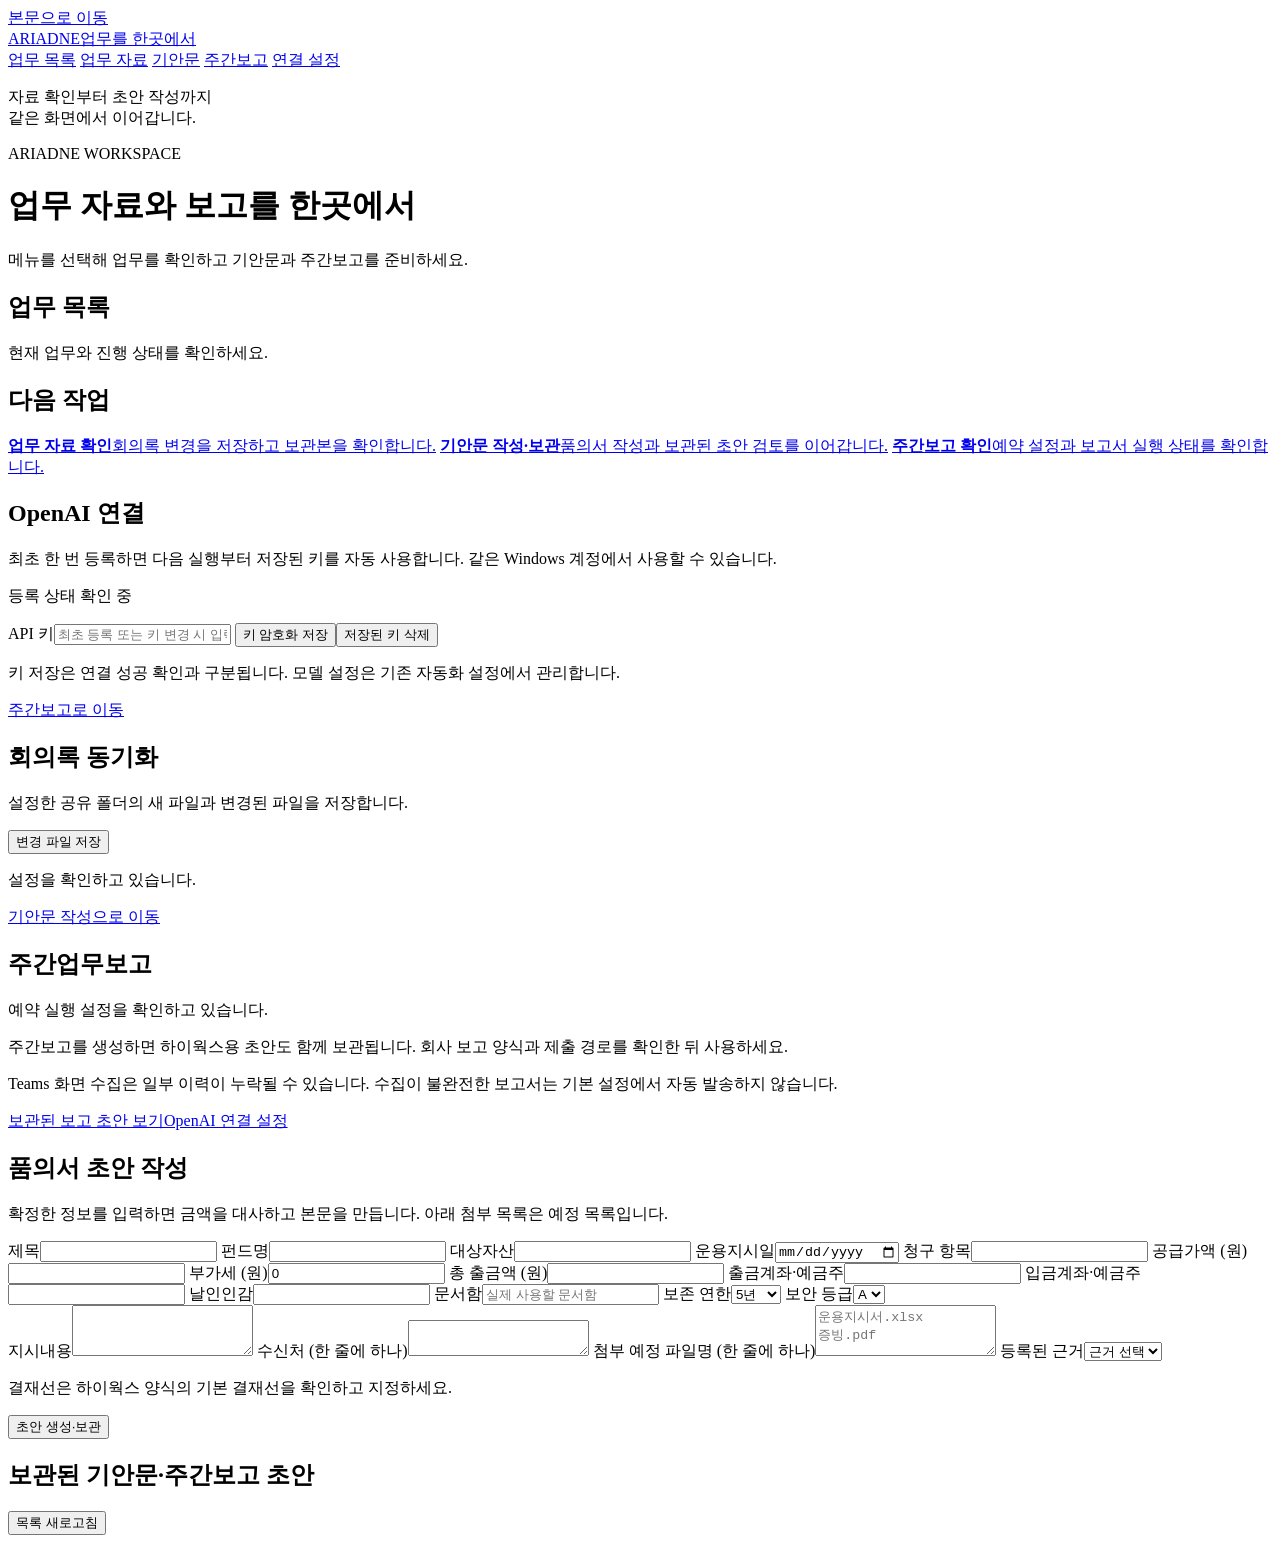
==== ariadne/web/index.html @ f7432e7a "feat: 기존 업무 기능을 단일 사이트 메뉴로 통합" ====
<!doctype html>
<html lang="ko">
<head><meta charset="utf-8"><meta name="viewport" content="width=device-width,initial-scale=1">
<title>ARIADNE</title><link rel="stylesheet" href="/automation.css"></head>
<body>
<a class="skip-link" href="#main-content">본문으로 이동</a>
<aside class="sidebar">
<a class="brand" href="#tasks">ARIADNE<span>업무를 한곳에서</span></a>
<nav aria-label="주요 메뉴">
<a href="#tasks" data-page-link="tasks" aria-controls="tasks">업무 목록</a>
<a href="#sources" data-page-link="sources" aria-controls="sources">업무 자료</a>
<a href="#drafts" data-page-link="drafts" aria-controls="drafts">기안문</a>
<a href="#weekly" data-page-link="weekly" aria-controls="weekly">주간보고</a>
<a href="#settings" data-page-link="settings" aria-controls="settings">연결 설정</a>
</nav>
<p class="sidebar-note">자료 확인부터 초안 작성까지<br>같은 화면에서 이어갑니다.</p>
</aside>
<main id="main-content" tabindex="-1">
<header class="app-header"><p>ARIADNE WORKSPACE</p><h1>업무 자료와 보고를 한곳에서</h1><p>메뉴를 선택해 업무를 확인하고 기안문과 주간보고를 준비하세요.</p></header>
<div id="tasks" class="page-panel" data-page-panel data-page-title="업무 목록">
<section><h2 tabindex="-1">업무 목록</h2><p>현재 업무와 진행 상태를 확인하세요.</p><div id="work"></div></section>
<section class="next-actions"><h2>다음 작업</h2>
<div class="action-grid">
<a href="#sources"><strong>업무 자료 확인</strong><span>회의록 변경을 저장하고 보관본을 확인합니다.</span></a>
<a href="#drafts"><strong>기안문 작성·보관</strong><span>품의서 작성과 보관된 초안 검토를 이어갑니다.</span></a>
<a href="#weekly"><strong>주간보고 확인</strong><span>예약 설정과 보고서 실행 상태를 확인합니다.</span></a>
</div></section></div>
<div id="settings" class="page-panel" data-page-panel data-page-title="연결 설정">
<section><h2 tabindex="-1">OpenAI 연결</h2><p>최초 한 번 등록하면 다음 실행부터 저장된 키를 자동 사용합니다. 같은 Windows 계정에서 사용할 수 있습니다.</p>
<p id="key-status" role="status" aria-live="polite">등록 상태 확인 중</p>
<form id="key-form"><label for="api-key">API 키</label><input id="api-key" type="password" autocomplete="off" maxlength="512" required placeholder="최초 등록 또는 키 변경 시 입력">
<button id="key-save" type="submit">키 암호화 저장</button><button id="key-remove" type="button">저장된 키 삭제</button></form>
<p>키 저장은 연결 성공 확인과 구분됩니다. 모델 설정은 기존 자동화 설정에서 관리합니다.</p>
<a class="button-link secondary" href="#weekly">주간보고로 이동</a></section></div>
<div id="sources" class="page-panel" data-page-panel data-page-title="업무 자료">
<section><h2 tabindex="-1">회의록 동기화</h2><p>설정한 공유 폴더의 새 파일과 변경된 파일을 저장합니다.</p>
<button id="sync">변경 파일 저장</button><p id="notice" role="status" aria-live="polite">설정을 확인하고 있습니다.</p><div id="versions"></div>
<a class="button-link secondary" href="#drafts">기안문 작성으로 이동</a></section></div>
<div id="weekly" class="page-panel" data-page-panel data-page-title="주간보고">
<section><h2 tabindex="-1">주간업무보고</h2><p id="schedule">예약 실행 설정을 확인하고 있습니다.</p>
<p>주간보고를 생성하면 하이웍스용 초안도 함께 보관됩니다. 회사 보고 양식과 제출 경로를 확인한 뒤 사용하세요.</p>
<p>Teams 화면 수집은 일부 이력이 누락될 수 있습니다. 수집이 불완전한 보고서는 기본 설정에서 자동 발송하지 않습니다.</p><div id="runs"></div>
<div class="page-actions"><a class="button-link" href="#drafts">보관된 보고 초안 보기</a><a class="button-link secondary" href="#settings">OpenAI 연결 설정</a></div></section></div>
<div id="drafts" class="page-panel" data-page-panel data-page-title="기안문">
<section><h2 tabindex="-1">품의서 초안 작성</h2><p>확정한 정보를 입력하면 금액을 대사하고 본문을 만듭니다. 아래 첨부 목록은 예정 목록입니다.</p>
<form id="draft-form"><div class="fields">
<label>제목<input name="title" required maxlength="300"></label>
<label>펀드명<input name="fund" required maxlength="300"></label>
<label>대상자산<input name="asset" required maxlength="300"></label>
<label>운용지시일<input name="instructionDate" type="date" required></label>
<label>청구 항목<input name="lineLabel" required maxlength="300"></label>
<label>공급가액 (원)<input name="supply" inputmode="numeric" pattern="[0-9]+" required></label>
<label>부가세 (원)<input name="vat" inputmode="numeric" pattern="[0-9]+" value="0" required></label>
<label>총 출금액 (원)<input name="declaredTotal" inputmode="numeric" pattern="[0-9]+" required></label>
<label>출금계좌·예금주<input name="withdrawalAccount" required maxlength="300"></label>
<label>입금계좌·예금주<input name="depositAccount" required maxlength="300"></label>
<label>날인인감<input name="stamp" required maxlength="300"></label>
<label>문서함<input name="documentBox" required maxlength="300" placeholder="실제 사용할 문서함"></label>
<label>보존 연한<select name="retentionYears"><option value="1">1년</option><option value="3">3년</option><option value="5" selected>5년</option><option value="10">10년</option><option value="0">영구</option></select></label>
<label>보안 등급<select name="securityLevel"><option>S</option><option selected>A</option><option>B</option><option>C</option></select></label>
</div>
<label>지시내용<textarea name="description" required rows="3" maxlength="8000"></textarea></label>
<label>수신처 (한 줄에 하나)<textarea name="recipients" required rows="2"></textarea></label>
<label>첨부 예정 파일명 (한 줄에 하나)<textarea name="attachments" rows="3" placeholder="운용지시서.xlsx&#10;증빙.pdf"></textarea></label>
<label for="draft-evidence">등록된 근거</label><select id="draft-evidence" name="evidence" required><option value="">근거 선택</option></select>
<p>결재선은 하이웍스 양식의 기본 결재선을 확인하고 지정하세요.</p>
<button id="draft-save" type="submit">초안 생성·보관</button></form><p id="draft-status" role="status" aria-live="polite"></p></section>
<section><h2>보관된 기안문·주간보고 초안</h2><button id="draft-refresh">목록 새로고침</button><div id="draft-list"></div>
<article id="draft-preview" hidden><h3 id="draft-title"></h3><p id="draft-warnings"></p><div id="draft-body" class="draft-body"></div>
<label>하이웍스에 붙여넣을 본문<textarea id="draft-text" rows="12" readonly></textarea></label>
<button id="copy-title">제목 복사</button><button id="copy-body">본문 복사</button><a id="draft-download" download="hiworks-draft.html">HTML 내려받기</a><p id="copy-status" role="status"></p>
<p>복사한 제목과 본문을 하이웍스에 입력한 뒤 결재선·보안·첨부를 확인하세요. 이 화면에서는 상신하지 않습니다.</p></article></section></div>
</main><script src="/navigation.js"></script><script src="/automation.js"></script><script src="/hiworks.js"></script></body></html>
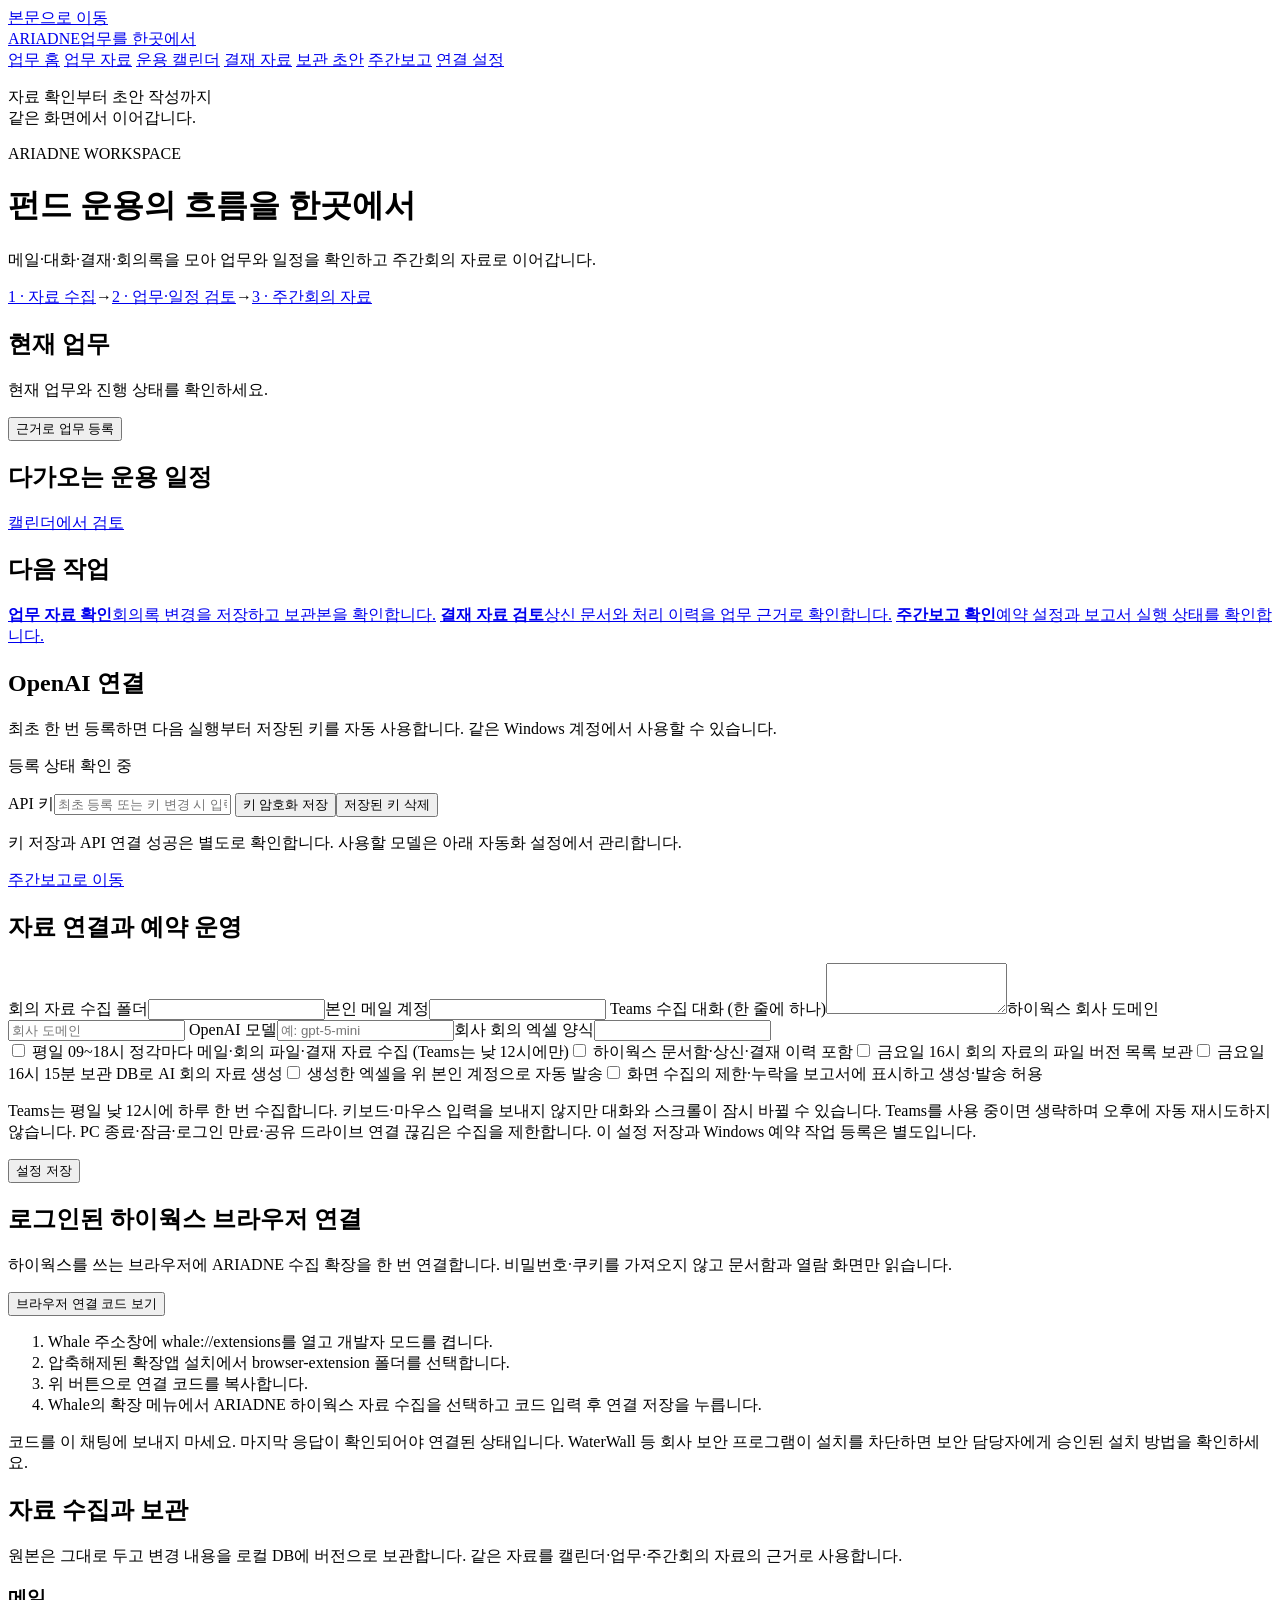
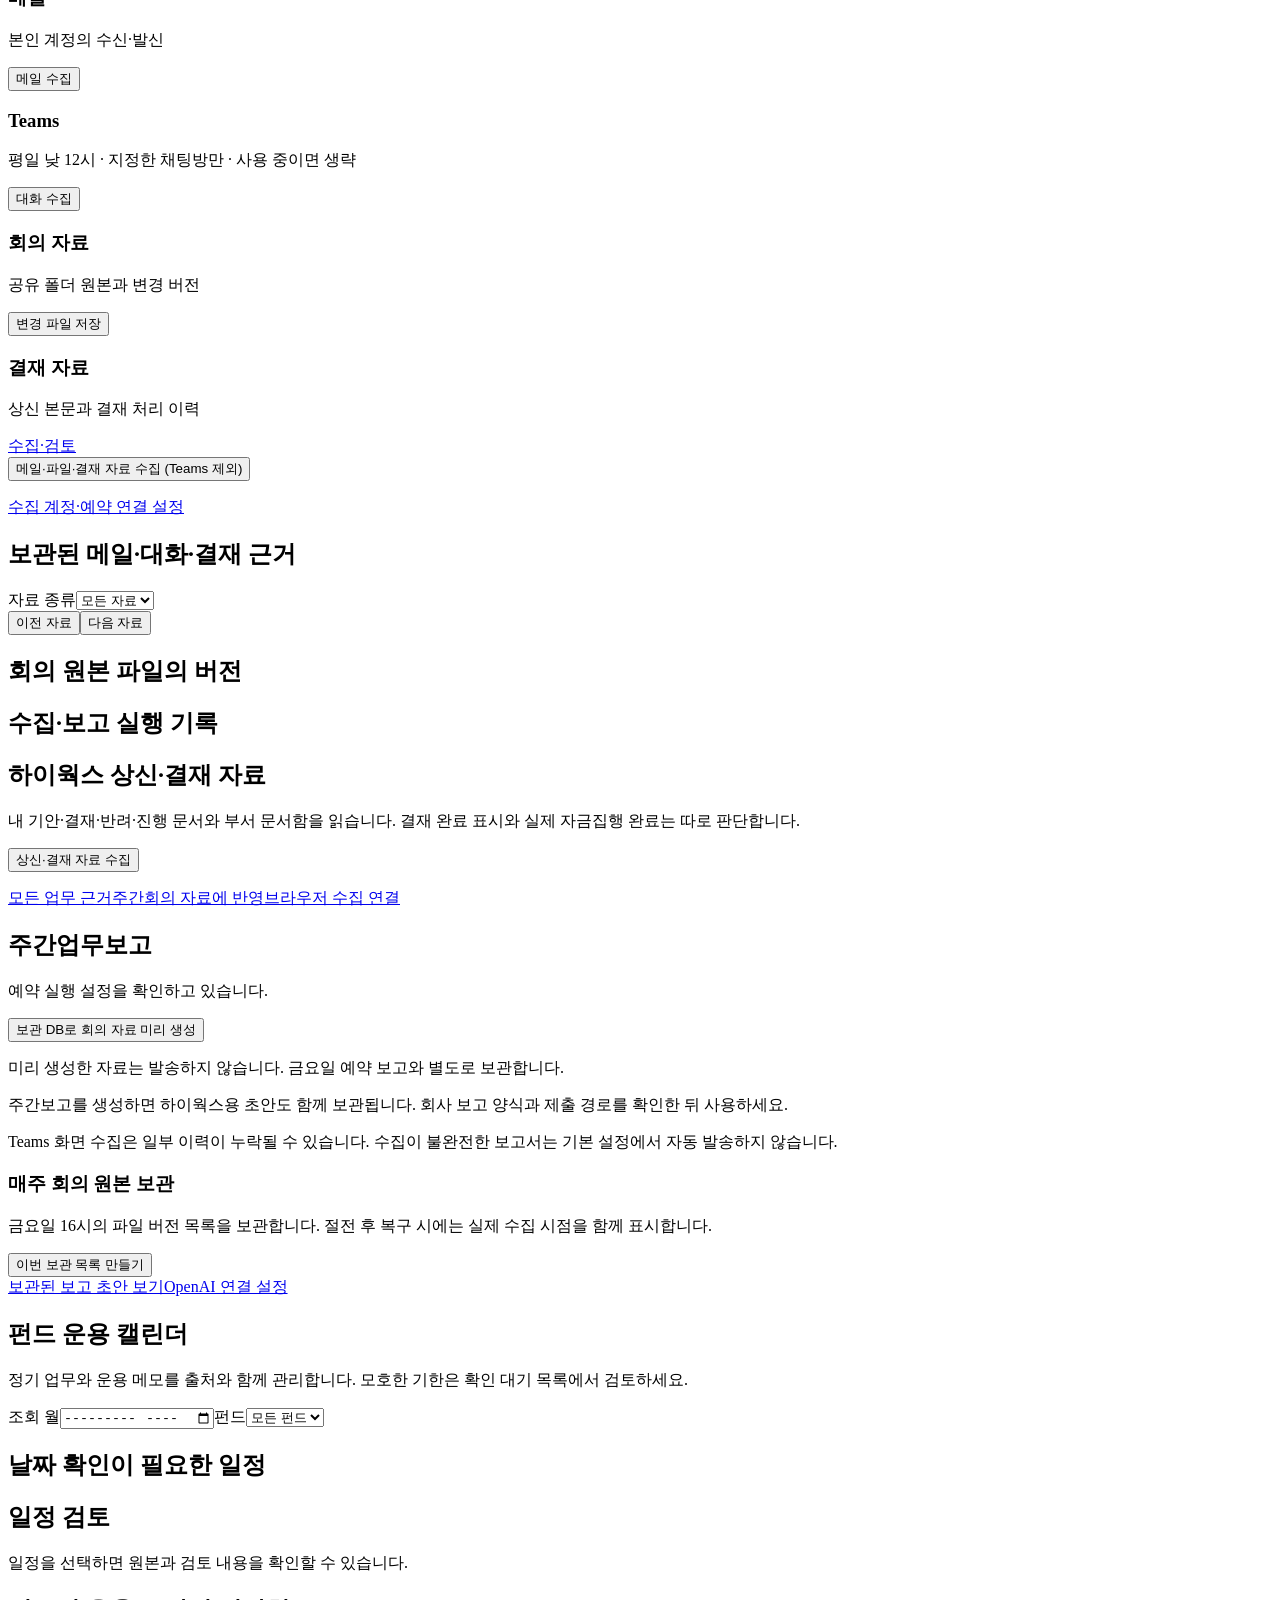
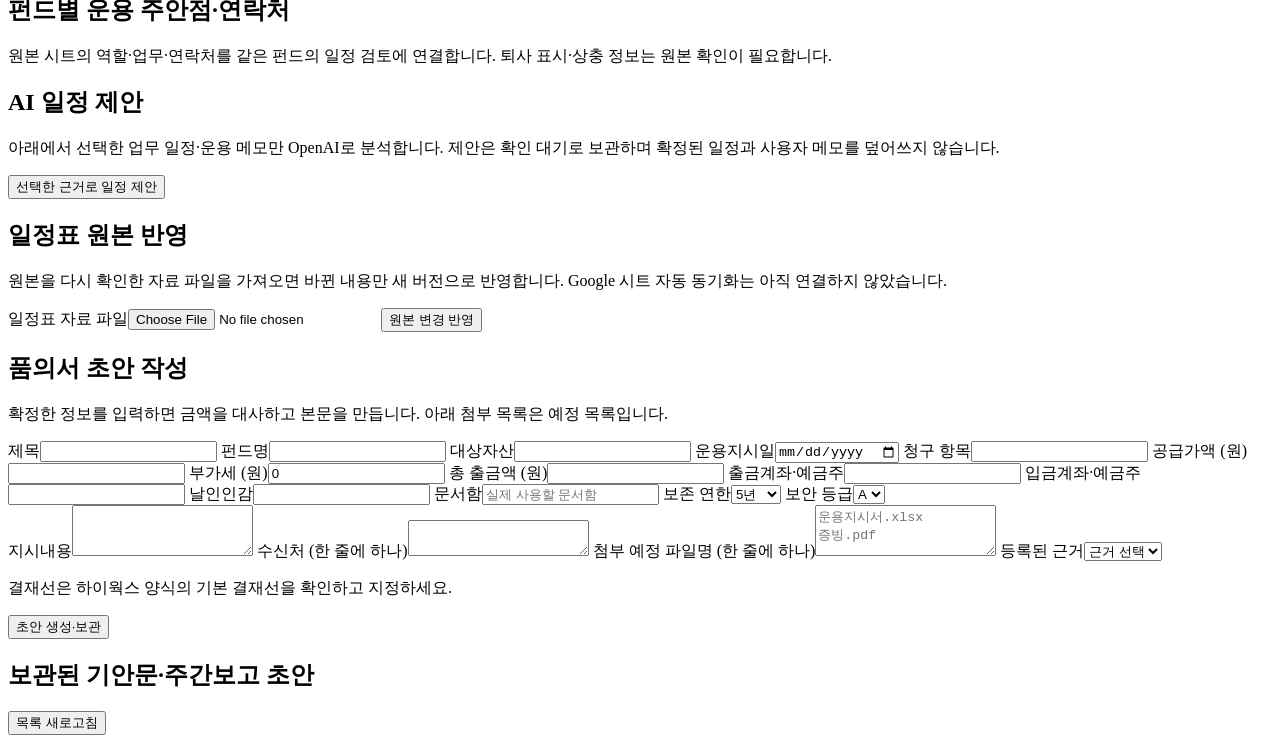
==== commit b6756341: "feat: integrate source archives, fund calendar and weekday report automation" ====
--- a/ariadne/web/index.html
+++ b/ariadne/web/index.html
@@ -7,22 +7,25 @@
 <aside class="sidebar">
 <a class="brand" href="#tasks">ARIADNE<span>업무를 한곳에서</span></a>
 <nav aria-label="주요 메뉴">
-<a href="#tasks" data-page-link="tasks" aria-controls="tasks">업무 목록</a>
+<a href="#tasks" data-page-link="tasks" aria-controls="tasks">업무 홈</a>
 <a href="#sources" data-page-link="sources" aria-controls="sources">업무 자료</a>
-<a href="#drafts" data-page-link="drafts" aria-controls="drafts">기안문</a>
+<a href="#calendar" data-page-link="calendar" aria-controls="calendar">운용 캘린더</a>
+<a href="#approvals" data-page-link="approvals" aria-controls="approvals">결재 자료</a>
+<a href="#drafts" data-page-link="drafts" aria-controls="drafts">보관 초안</a>
 <a href="#weekly" data-page-link="weekly" aria-controls="weekly">주간보고</a>
 <a href="#settings" data-page-link="settings" aria-controls="settings">연결 설정</a>
 </nav>
 <p class="sidebar-note">자료 확인부터 초안 작성까지<br>같은 화면에서 이어갑니다.</p>
 </aside>
 <main id="main-content" tabindex="-1">
-<header class="app-header"><p>ARIADNE WORKSPACE</p><h1>업무 자료와 보고를 한곳에서</h1><p>메뉴를 선택해 업무를 확인하고 기안문과 주간보고를 준비하세요.</p></header>
-<div id="tasks" class="page-panel" data-page-panel data-page-title="업무 목록">
-<section><h2 tabindex="-1">업무 목록</h2><p>현재 업무와 진행 상태를 확인하세요.</p><div id="work"></div></section>
-<section class="next-actions"><h2>다음 작업</h2>
+<header class="app-header"><p>ARIADNE WORKSPACE</p><h1>펀드 운용의 흐름을 한곳에서</h1><p>메일·대화·결재·회의록을 모아 업무와 일정을 확인하고 주간회의 자료로 이어갑니다.</p></header>
+<div id="tasks" class="page-panel" data-page-panel data-page-title="업무 홈">
+<div class="flow-line"><a href="#sources">1 · 자료 수집</a><span>→</span><a href="#calendar">2 · 업무·일정 검토</a><span>→</span><a href="#weekly">3 · 주간회의 자료</a></div><div id="home-summary" class="metric-grid"></div>
+<section><h2 tabindex="-1">현재 업무</h2><p>현재 업무와 진행 상태를 확인하세요.</p><div id="work"></div><div id="work-detail" hidden></div><button id="new-work-toggle" class="secondary">근거로 업무 등록</button><form id="work-form" hidden><div class="fields"><label>업무 제목<input name="title" maxlength="500" required></label><label>펀드<select name="fundId" id="work-fund"><option value="">펀드 지정 전</option></select></label><label>완료 확인 조건<input name="condition" required placeholder="예: 최종 날인본 수취 및 대사"></label><label>등록 근거<select name="evidenceId" id="work-evidence" required></select></label></div><button>업무 등록</button><p id="work-status" role="status"></p></form></section>
+<section><h2>다가오는 운용 일정</h2><div id="home-upcoming"></div><a href="#calendar" class="button-link secondary">캘린더에서 검토</a></section><section class="next-actions"><h2>다음 작업</h2>
 <div class="action-grid">
 <a href="#sources"><strong>업무 자료 확인</strong><span>회의록 변경을 저장하고 보관본을 확인합니다.</span></a>
-<a href="#drafts"><strong>기안문 작성·보관</strong><span>품의서 작성과 보관된 초안 검토를 이어갑니다.</span></a>
+<a href="#approvals"><strong>결재 자료 검토</strong><span>상신 문서와 처리 이력을 업무 근거로 확인합니다.</span></a>
 <a href="#weekly"><strong>주간보고 확인</strong><span>예약 설정과 보고서 실행 상태를 확인합니다.</span></a>
 </div></section></div>
 <div id="settings" class="page-panel" data-page-panel data-page-title="연결 설정">
@@ -30,17 +33,31 @@
 <p id="key-status" role="status" aria-live="polite">등록 상태 확인 중</p>
 <form id="key-form"><label for="api-key">API 키</label><input id="api-key" type="password" autocomplete="off" maxlength="512" required placeholder="최초 등록 또는 키 변경 시 입력">
 <button id="key-save" type="submit">키 암호화 저장</button><button id="key-remove" type="button">저장된 키 삭제</button></form>
-<p>키 저장은 연결 성공 확인과 구분됩니다. 모델 설정은 기존 자동화 설정에서 관리합니다.</p>
-<a class="button-link secondary" href="#weekly">주간보고로 이동</a></section></div>
+<p>키 저장과 API 연결 성공은 별도로 확인합니다. 사용할 모델은 아래 자동화 설정에서 관리합니다.</p>
+<a class="button-link secondary" href="#weekly">주간보고로 이동</a></section>
+<section><h2>자료 연결과 예약 운영</h2><form id="connection-form"><div class="fields">
+<label>회의 자료 수집 폴더<input name="folder" maxlength="2000"></label><label>본인 메일 계정<input name="mailbox" type="email"></label>
+<label>Teams 수집 대화 (한 줄에 하나)<textarea name="teams_chats" rows="3"></textarea></label><label>하이웍스 회사 도메인<input name="hiworks_company" placeholder="회사 도메인"></label>
+<label>OpenAI 모델<input name="model" placeholder="예: gpt-5-mini"></label><label>회사 회의 엑셀 양식<input name="report_template" maxlength="2000"></label></div>
+<div class="check-list"><label><input type="checkbox" name="collection_enabled"> 평일 09~18시 정각마다 메일·회의 파일·결재 자료 수집 (Teams는 낮 12시에만)</label><label><input type="checkbox" name="hiworks_enabled"> 하이웍스 문서함·상신·결재 이력 포함</label><label><input type="checkbox" name="weekly_archive_enabled"> 금요일 16시 회의 자료의 파일 버전 목록 보관</label><label><input type="checkbox" name="enabled"> 금요일 16시 15분 보관 DB로 AI 회의 자료 생성</label><label><input type="checkbox" name="auto_send"> 생성한 엑셀을 위 본인 계정으로 자동 발송</label><label><input type="checkbox" name="allow_partial_report"> 화면 수집의 제한·누락을 보고서에 표시하고 생성·발송 허용</label></div>
+<p>Teams는 평일 낮 12시에 하루 한 번 수집합니다. 키보드·마우스 입력을 보내지 않지만 대화와 스크롤이 잠시 바뀔 수 있습니다. Teams를 사용 중이면 생략하며 오후에 자동 재시도하지 않습니다. PC 종료·잠금·로그인 만료·공유 드라이브 연결 끊김은 수집을 제한합니다. 이 설정 저장과 Windows 예약 작업 등록은 별도입니다.</p><button>설정 저장</button><p id="connection-status" role="status"></p></form>
+</section><section><h2>로그인된 하이웍스 브라우저 연결</h2><p>하이웍스를 쓰는 브라우저에 ARIADNE 수집 확장을 한 번 연결합니다. 비밀번호·쿠키를 가져오지 않고 문서함과 열람 화면만 읽습니다.</p><p id="browser-status"></p><button id="browser-pair" class="secondary">브라우저 연결 코드 보기</button><label id="browser-code-label" hidden>확장 설정에 입력할 연결 코드<input id="browser-code" type="password" readonly><button id="browser-code-copy" type="button" class="secondary">연결 코드 복사</button></label><ol><li>Whale 주소창에 whale://extensions를 열고 개발자 모드를 켭니다.</li><li>압축해제된 확장앱 설치에서 browser-extension 폴더를 선택합니다.</li><li>위 버튼으로 연결 코드를 복사합니다.</li><li>Whale의 확장 메뉴에서 ARIADNE 하이웍스 자료 수집을 선택하고 코드 입력 후 연결 저장을 누릅니다.</li></ol><p>코드를 이 채팅에 보내지 마세요. 마지막 응답이 확인되어야 연결된 상태입니다. WaterWall 등 회사 보안 프로그램이 설치를 차단하면 보안 담당자에게 승인된 설치 방법을 확인하세요.</p></section></div>
 <div id="sources" class="page-panel" data-page-panel data-page-title="업무 자료">
-<section><h2 tabindex="-1">회의록 동기화</h2><p>설정한 공유 폴더의 새 파일과 변경된 파일을 저장합니다.</p>
-<button id="sync">변경 파일 저장</button><p id="notice" role="status" aria-live="polite">설정을 확인하고 있습니다.</p><div id="versions"></div>
-<a class="button-link secondary" href="#drafts">기안문 작성으로 이동</a></section></div>
+<section><h2 tabindex="-1">자료 수집과 보관</h2><p>원본은 그대로 두고 변경 내용을 로컬 DB에 버전으로 보관합니다. 같은 자료를 캘린더·업무·주간회의 자료의 근거로 사용합니다.</p>
+<div class="collector-grid"><article><h3>메일</h3><p>본인 계정의 수신·발신</p><button data-collect="mail">메일 수집</button></article><article><h3>Teams</h3><p>평일 낮 12시 · 지정한 채팅방만 · 사용 중이면 생략</p><button data-collect="teams">대화 수집</button></article><article><h3>회의 자료</h3><p>공유 폴더 원본과 변경 버전</p><button id="sync" data-collect="folder">변경 파일 저장</button></article><article><h3>결재 자료</h3><p>상신 본문과 결재 처리 이력</p><a href="#approvals" class="button-link secondary">수집·검토</a></article></div><button data-collect="collect">메일·파일·결재 자료 수집 (Teams 제외)</button><p id="notice" role="status" aria-live="polite"></p><a href="#settings">수집 계정·예약 연결 설정</a></section>
+<section><h2>보관된 메일·대화·결재 근거</h2><label>자료 종류<select id="message-filter"><option value="all">모든 자료</option><option value="outlook">메일</option><option value="teams">Teams</option><option value="hiworks">결재 자료</option></select></label><div id="messages"></div><div class="page-actions"><button id="message-prev" class="secondary">이전 자료</button><button id="message-next" class="secondary">다음 자료</button></div><article id="message-detail" hidden></article></section>
+<section><h2>회의 원본 파일의 버전</h2><div id="versions"></div></section><section><h2>수집·보고 실행 기록</h2><div id="jobs"></div></section></div>
+<div id="approvals" class="page-panel" data-page-panel data-page-title="결재 자료"><section><h2 tabindex="-1">하이웍스 상신·결재 자료</h2><p>내 기안·결재·반려·진행 문서와 부서 문서함을 읽습니다. 결재 완료 표시와 실제 자금집행 완료는 따로 판단합니다.</p><button data-collect="hiworks">상신·결재 자료 수집</button><p id="approval-status" role="status"></p><div id="approval-records"></div><article id="approval-detail" hidden></article><div class="page-actions"><a href="#sources">모든 업무 근거</a><a href="#weekly">주간회의 자료에 반영</a><a href="#settings">브라우저 수집 연결</a></div></section></div>
 <div id="weekly" class="page-panel" data-page-panel data-page-title="주간보고">
 <section><h2 tabindex="-1">주간업무보고</h2><p id="schedule">예약 실행 설정을 확인하고 있습니다.</p>
-<p>주간보고를 생성하면 하이웍스용 초안도 함께 보관됩니다. 회사 보고 양식과 제출 경로를 확인한 뒤 사용하세요.</p>
-<p>Teams 화면 수집은 일부 이력이 누락될 수 있습니다. 수집이 불완전한 보고서는 기본 설정에서 자동 발송하지 않습니다.</p><div id="runs"></div>
+<button data-collect="weekly">보관 DB로 회의 자료 미리 생성</button><p>미리 생성한 자료는 발송하지 않습니다. 금요일 예약 보고와 별도로 보관합니다.</p><p>주간보고를 생성하면 하이웍스용 초안도 함께 보관됩니다. 회사 보고 양식과 제출 경로를 확인한 뒤 사용하세요.</p>
+<p>Teams 화면 수집은 일부 이력이 누락될 수 있습니다. 수집이 불완전한 보고서는 기본 설정에서 자동 발송하지 않습니다.</p><div id="runs"></div><h3>매주 회의 원본 보관</h3><p>금요일 16시의 파일 버전 목록을 보관합니다. 절전 후 복구 시에는 실제 수집 시점을 함께 표시합니다.</p><button data-collect="archive" class="secondary">이번 보관 목록 만들기</button><div id="archive-runs"></div>
 <div class="page-actions"><a class="button-link" href="#drafts">보관된 보고 초안 보기</a><a class="button-link secondary" href="#settings">OpenAI 연결 설정</a></div></section></div>
+<div id="calendar" class="page-panel" data-page-panel data-page-title="운용 캘린더"><section><h2 tabindex="-1">펀드 운용 캘린더</h2><p>정기 업무와 운용 메모를 출처와 함께 관리합니다. 모호한 기한은 확인 대기 목록에서 검토하세요.</p><div class="fields"><label>조회 월<input id="calendar-month" type="month"></label><label>펀드<select id="calendar-fund"><option value="">모든 펀드</option></select></label></div><p id="calendar-source"></p><div id="calendar-grid" class="calendar-grid"></div><p id="calendar-status" role="status"></p></section>
+<div class="calendar-columns"><section><h2>날짜 확인이 필요한 일정</h2><div id="calendar-pending"></div></section><section id="calendar-review-panel"><h2>일정 검토</h2><p id="calendar-selection">일정을 선택하면 원본과 검토 내용을 확인할 수 있습니다.</p><form id="calendar-review" hidden><label>일정 제목<input name="title" required maxlength="300"></label><label>확정 날짜<input name="date" type="date"></label><label>검토 상태<select name="status"><option value="confirmed">일정 확정</option><option value="completed">일정 확인 완료</option><option value="dismissed">이번 월에서 제외</option></select></label><label>검토 메모<textarea name="note" rows="3"></textarea></label><button>검토 내용 저장</button></form><div id="calendar-context"></div></section></div>
+<section><h2>펀드별 운용 주안점·연락처</h2><p>원본 시트의 역할·업무·연락처를 같은 펀드의 일정 검토에 연결합니다. 퇴사 표시·상충 정보는 원본 확인이 필요합니다.</p><div id="calendar-reference"></div></section>
+<section><h2>AI 일정 제안</h2><p>아래에서 선택한 업무 일정·운용 메모만 OpenAI로 분석합니다. 제안은 확인 대기로 보관하며 확정된 일정과 사용자 메모를 덮어쓰지 않습니다.</p><div id="calendar-ai-sources"></div><button id="calendar-ai">선택한 근거로 일정 제안</button><p id="calendar-ai-status" role="status"></p></section>
+<section><h2>일정표 원본 반영</h2><p>원본을 다시 확인한 자료 파일을 가져오면 바뀐 내용만 새 버전으로 반영합니다. Google 시트 자동 동기화는 아직 연결하지 않았습니다.</p><label>일정표 자료 파일<input id="calendar-import" type="file" accept=".json,application/json"></label><button id="calendar-import-save">원본 변경 반영</button></section></div>
 <div id="drafts" class="page-panel" data-page-panel data-page-title="기안문">
 <section><h2 tabindex="-1">품의서 초안 작성</h2><p>확정한 정보를 입력하면 금액을 대사하고 본문을 만듭니다. 아래 첨부 목록은 예정 목록입니다.</p>
 <form id="draft-form"><div class="fields">
@@ -70,4 +87,4 @@
 <label>하이웍스에 붙여넣을 본문<textarea id="draft-text" rows="12" readonly></textarea></label>
 <button id="copy-title">제목 복사</button><button id="copy-body">본문 복사</button><a id="draft-download" download="hiworks-draft.html">HTML 내려받기</a><p id="copy-status" role="status"></p>
 <p>복사한 제목과 본문을 하이웍스에 입력한 뒤 결재선·보안·첨부를 확인하세요. 이 화면에서는 상신하지 않습니다.</p></article></section></div>
-</main><script src="/navigation.js"></script><script src="/automation.js"></script><script src="/hiworks.js"></script></body></html>
+</main><script src="/navigation.js"></script><script src="/automation.js"></script><script src="/hiworks.js"></script><script src="/workspace.js"></script><script src="/calendar.js"></script></body></html>
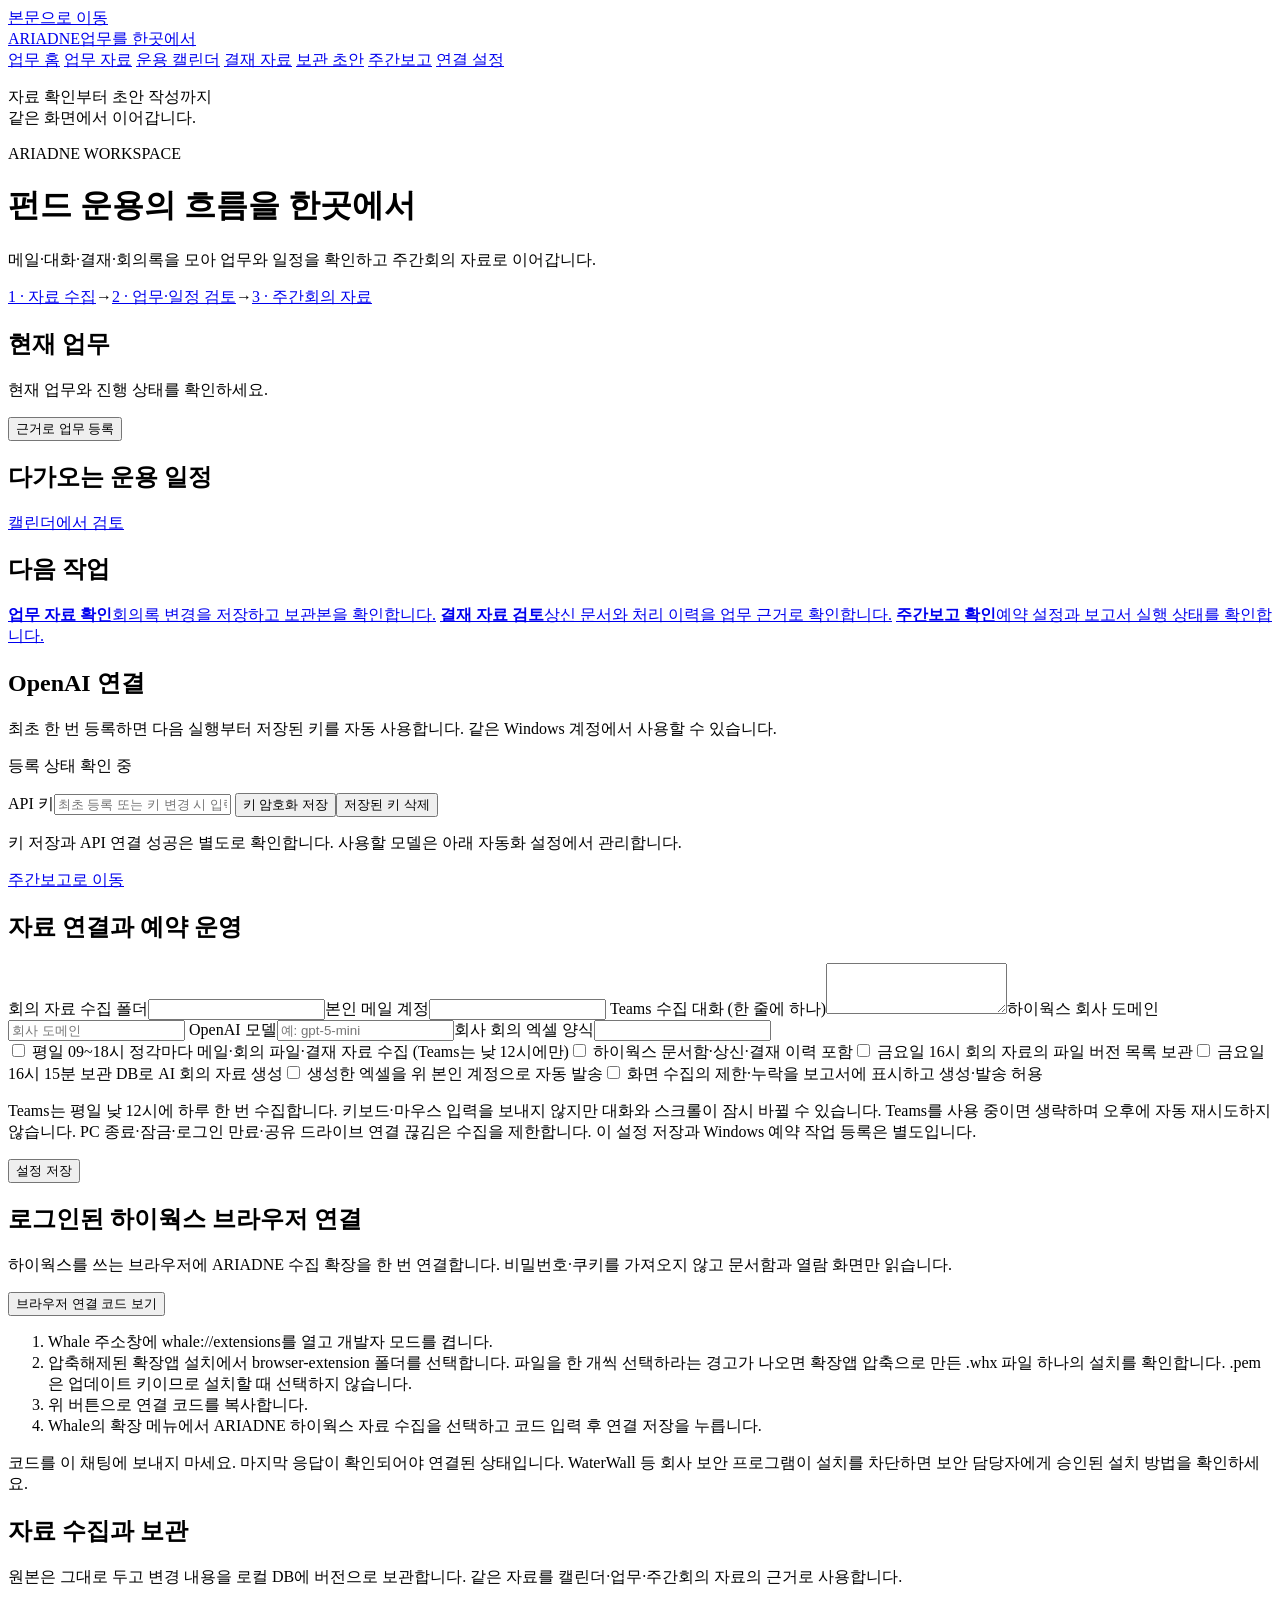
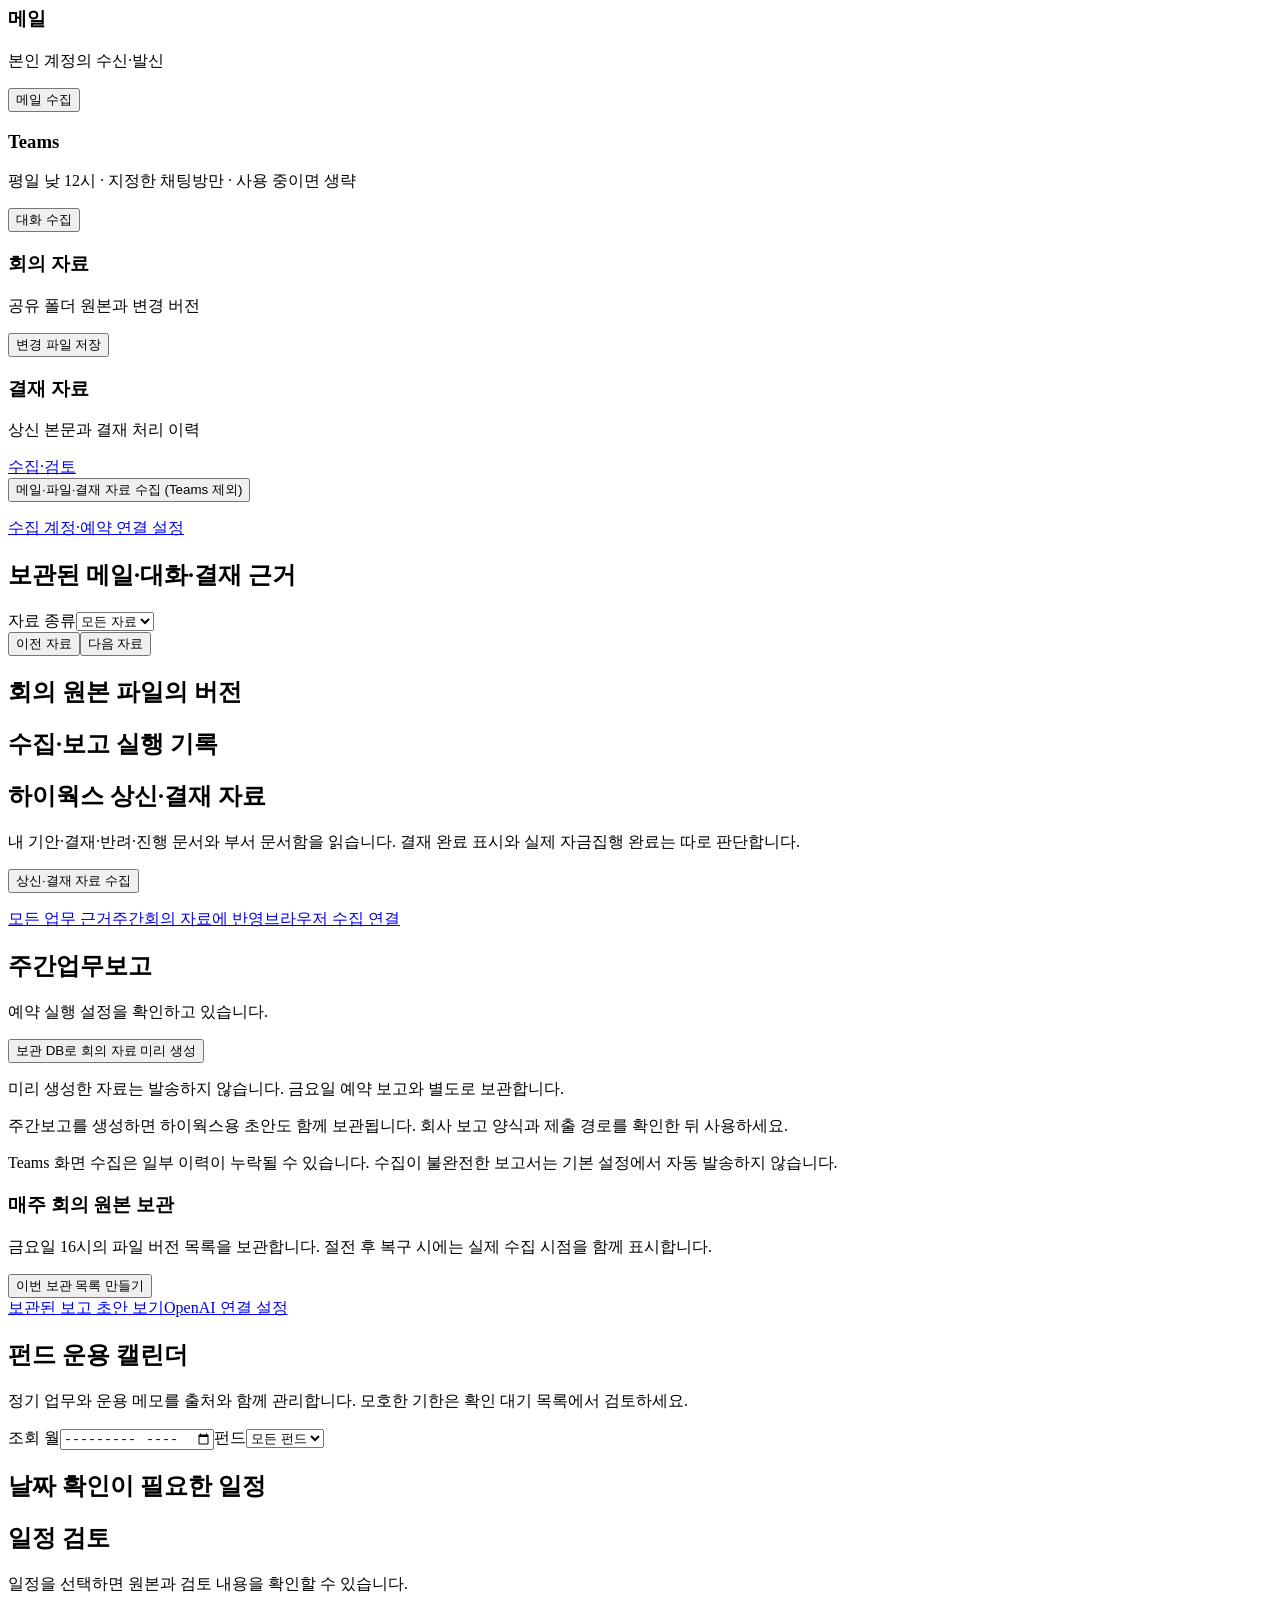
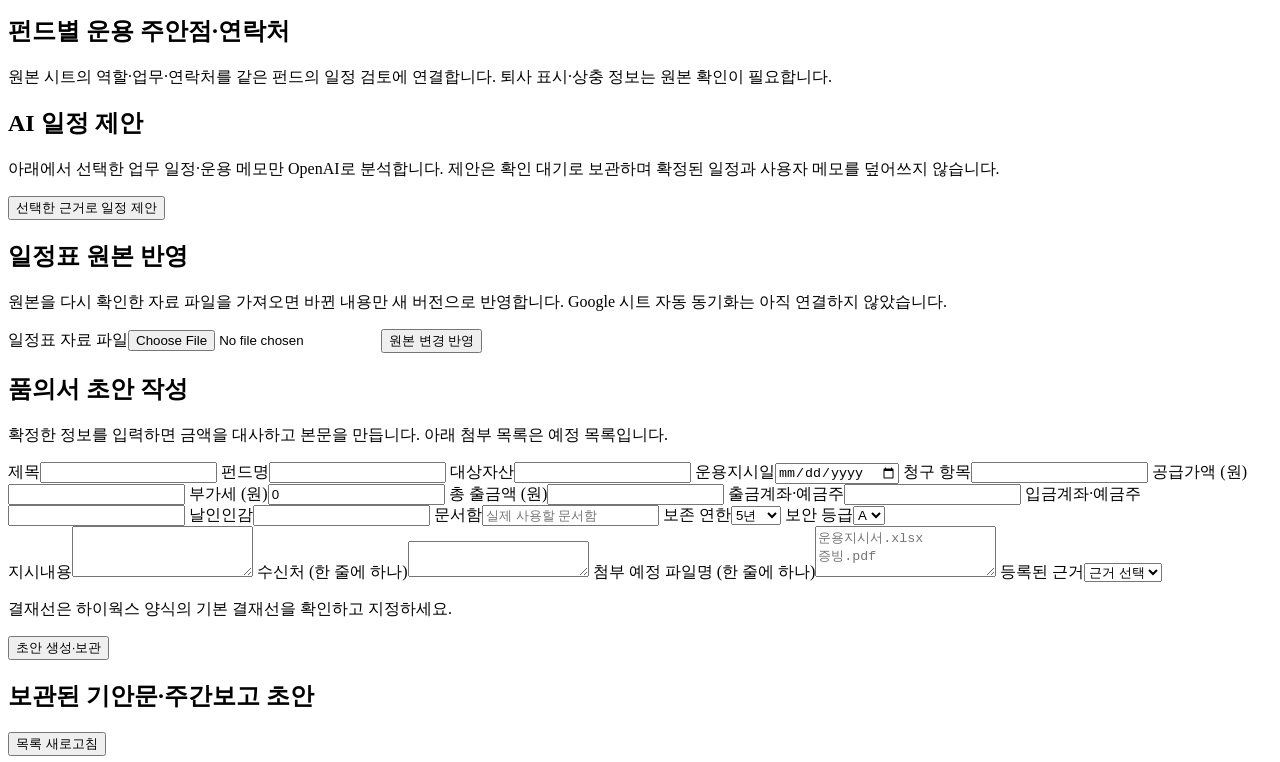
==== commit d3f42336: "fix: authenticate native Whale extension bridge and correct WHX setup" ====
--- a/ariadne/web/index.html
+++ b/ariadne/web/index.html
@@ -41,7 +41,7 @@
 <label>OpenAI 모델<input name="model" placeholder="예: gpt-5-mini"></label><label>회사 회의 엑셀 양식<input name="report_template" maxlength="2000"></label></div>
 <div class="check-list"><label><input type="checkbox" name="collection_enabled"> 평일 09~18시 정각마다 메일·회의 파일·결재 자료 수집 (Teams는 낮 12시에만)</label><label><input type="checkbox" name="hiworks_enabled"> 하이웍스 문서함·상신·결재 이력 포함</label><label><input type="checkbox" name="weekly_archive_enabled"> 금요일 16시 회의 자료의 파일 버전 목록 보관</label><label><input type="checkbox" name="enabled"> 금요일 16시 15분 보관 DB로 AI 회의 자료 생성</label><label><input type="checkbox" name="auto_send"> 생성한 엑셀을 위 본인 계정으로 자동 발송</label><label><input type="checkbox" name="allow_partial_report"> 화면 수집의 제한·누락을 보고서에 표시하고 생성·발송 허용</label></div>
 <p>Teams는 평일 낮 12시에 하루 한 번 수집합니다. 키보드·마우스 입력을 보내지 않지만 대화와 스크롤이 잠시 바뀔 수 있습니다. Teams를 사용 중이면 생략하며 오후에 자동 재시도하지 않습니다. PC 종료·잠금·로그인 만료·공유 드라이브 연결 끊김은 수집을 제한합니다. 이 설정 저장과 Windows 예약 작업 등록은 별도입니다.</p><button>설정 저장</button><p id="connection-status" role="status"></p></form>
-</section><section><h2>로그인된 하이웍스 브라우저 연결</h2><p>하이웍스를 쓰는 브라우저에 ARIADNE 수집 확장을 한 번 연결합니다. 비밀번호·쿠키를 가져오지 않고 문서함과 열람 화면만 읽습니다.</p><p id="browser-status"></p><button id="browser-pair" class="secondary">브라우저 연결 코드 보기</button><label id="browser-code-label" hidden>확장 설정에 입력할 연결 코드<input id="browser-code" type="password" readonly><button id="browser-code-copy" type="button" class="secondary">연결 코드 복사</button></label><ol><li>Whale 주소창에 whale://extensions를 열고 개발자 모드를 켭니다.</li><li>압축해제된 확장앱 설치에서 browser-extension 폴더를 선택합니다.</li><li>위 버튼으로 연결 코드를 복사합니다.</li><li>Whale의 확장 메뉴에서 ARIADNE 하이웍스 자료 수집을 선택하고 코드 입력 후 연결 저장을 누릅니다.</li></ol><p>코드를 이 채팅에 보내지 마세요. 마지막 응답이 확인되어야 연결된 상태입니다. WaterWall 등 회사 보안 프로그램이 설치를 차단하면 보안 담당자에게 승인된 설치 방법을 확인하세요.</p></section></div>
+</section><section><h2>로그인된 하이웍스 브라우저 연결</h2><p>하이웍스를 쓰는 브라우저에 ARIADNE 수집 확장을 한 번 연결합니다. 비밀번호·쿠키를 가져오지 않고 문서함과 열람 화면만 읽습니다.</p><p id="browser-status"></p><button id="browser-pair" class="secondary">브라우저 연결 코드 보기</button><label id="browser-code-label" hidden>확장 설정에 입력할 연결 코드<input id="browser-code" type="password" readonly><button id="browser-code-copy" type="button" class="secondary">연결 코드 복사</button></label><ol><li>Whale 주소창에 whale://extensions를 열고 개발자 모드를 켭니다.</li><li>압축해제된 확장앱 설치에서 browser-extension 폴더를 선택합니다. 파일을 한 개씩 선택하라는 경고가 나오면 확장앱 압축으로 만든 .whx 파일 하나의 설치를 확인합니다. .pem은 업데이트 키이므로 설치할 때 선택하지 않습니다.</li><li>위 버튼으로 연결 코드를 복사합니다.</li><li>Whale의 확장 메뉴에서 ARIADNE 하이웍스 자료 수집을 선택하고 코드 입력 후 연결 저장을 누릅니다.</li></ol><p>코드를 이 채팅에 보내지 마세요. 마지막 응답이 확인되어야 연결된 상태입니다. WaterWall 등 회사 보안 프로그램이 설치를 차단하면 보안 담당자에게 승인된 설치 방법을 확인하세요.</p></section></div>
 <div id="sources" class="page-panel" data-page-panel data-page-title="업무 자료">
 <section><h2 tabindex="-1">자료 수집과 보관</h2><p>원본은 그대로 두고 변경 내용을 로컬 DB에 버전으로 보관합니다. 같은 자료를 캘린더·업무·주간회의 자료의 근거로 사용합니다.</p>
 <div class="collector-grid"><article><h3>메일</h3><p>본인 계정의 수신·발신</p><button data-collect="mail">메일 수집</button></article><article><h3>Teams</h3><p>평일 낮 12시 · 지정한 채팅방만 · 사용 중이면 생략</p><button data-collect="teams">대화 수집</button></article><article><h3>회의 자료</h3><p>공유 폴더 원본과 변경 버전</p><button id="sync" data-collect="folder">변경 파일 저장</button></article><article><h3>결재 자료</h3><p>상신 본문과 결재 처리 이력</p><a href="#approvals" class="button-link secondary">수집·검토</a></article></div><button data-collect="collect">메일·파일·결재 자료 수집 (Teams 제외)</button><p id="notice" role="status" aria-live="polite"></p><a href="#settings">수집 계정·예약 연결 설정</a></section>
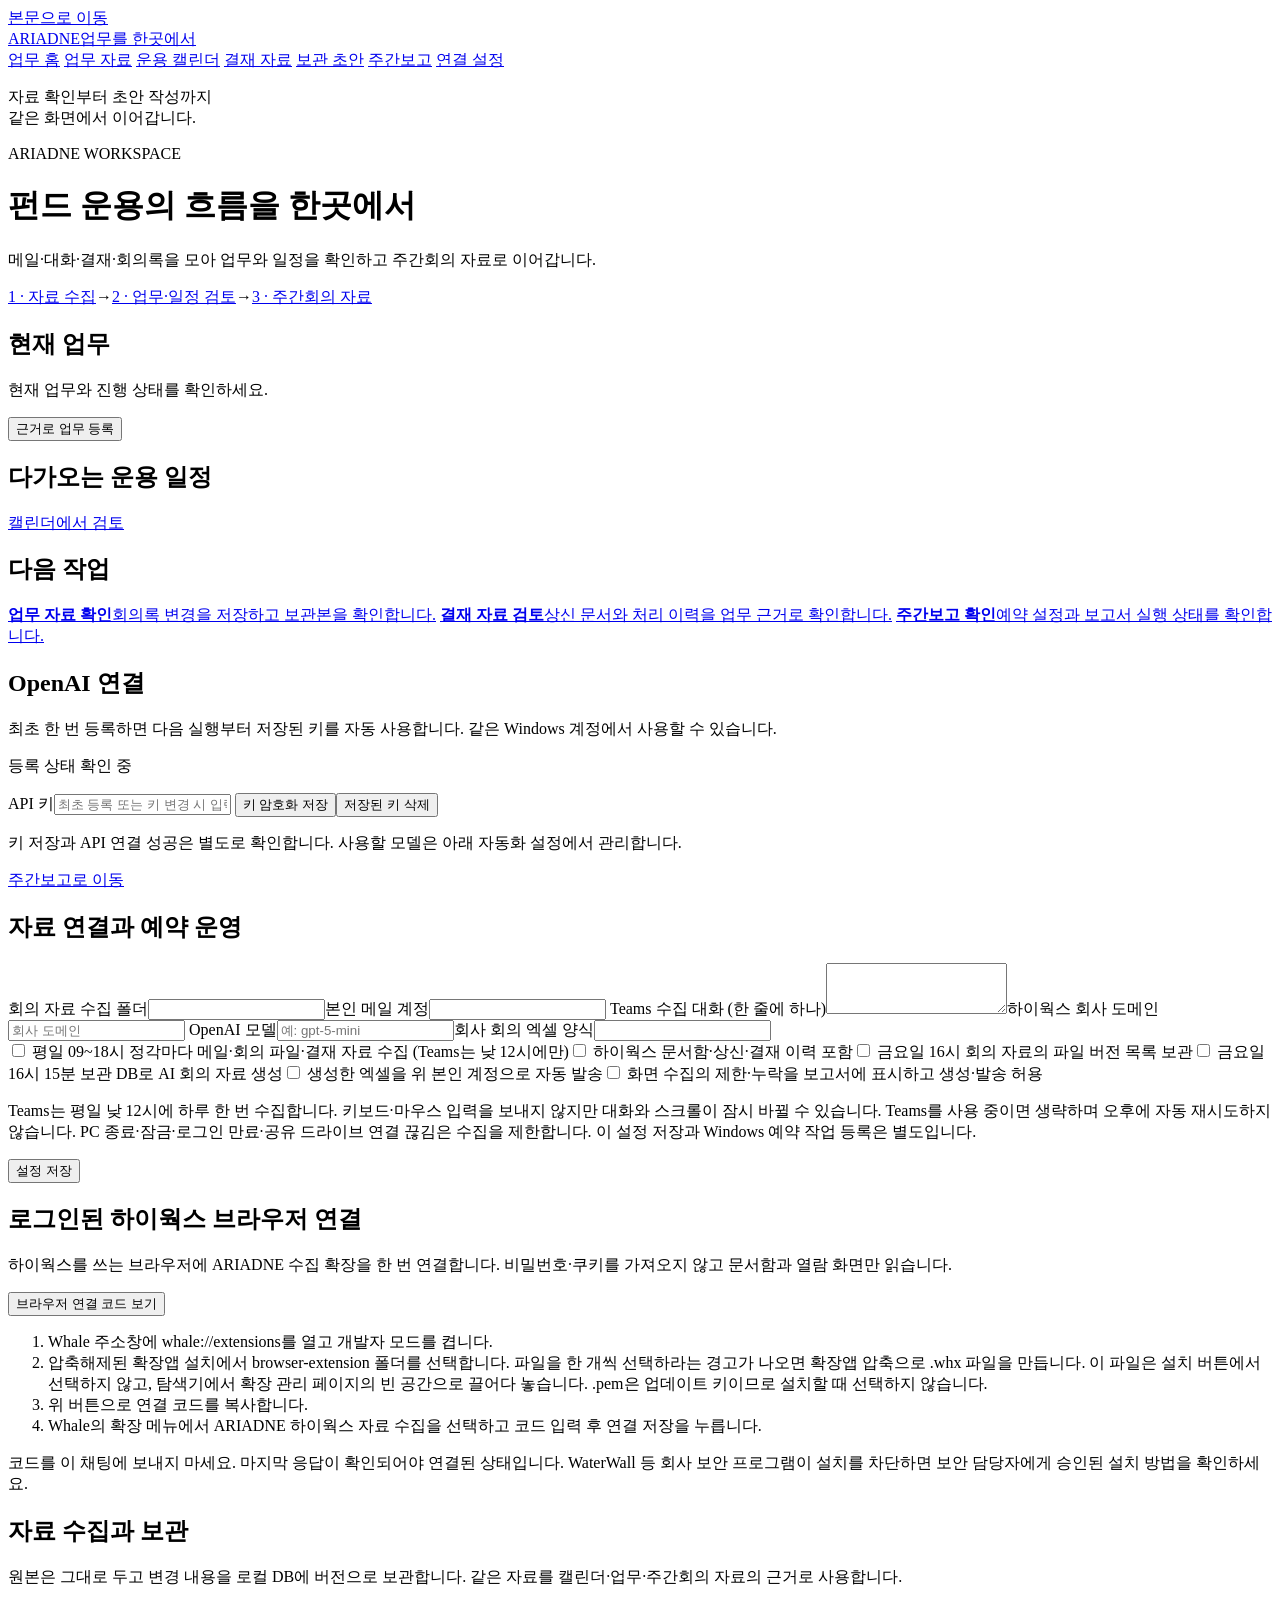
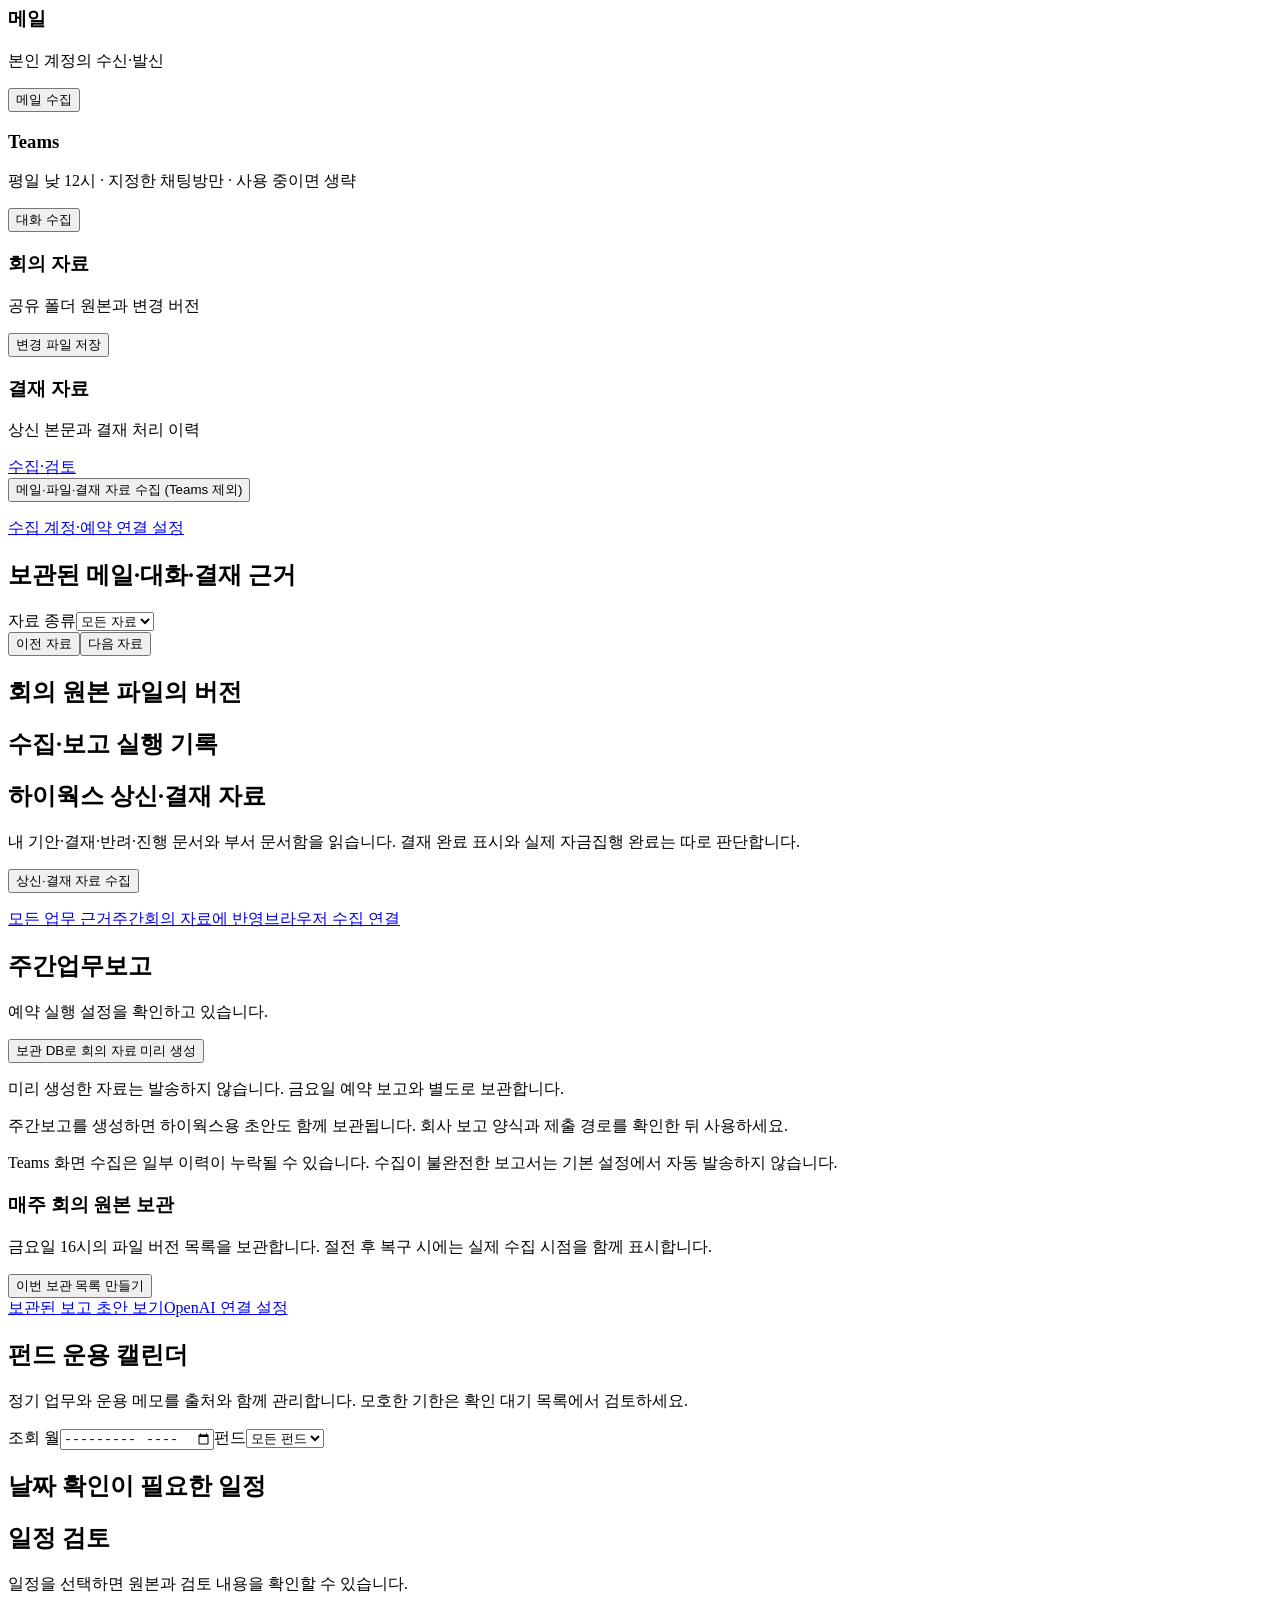
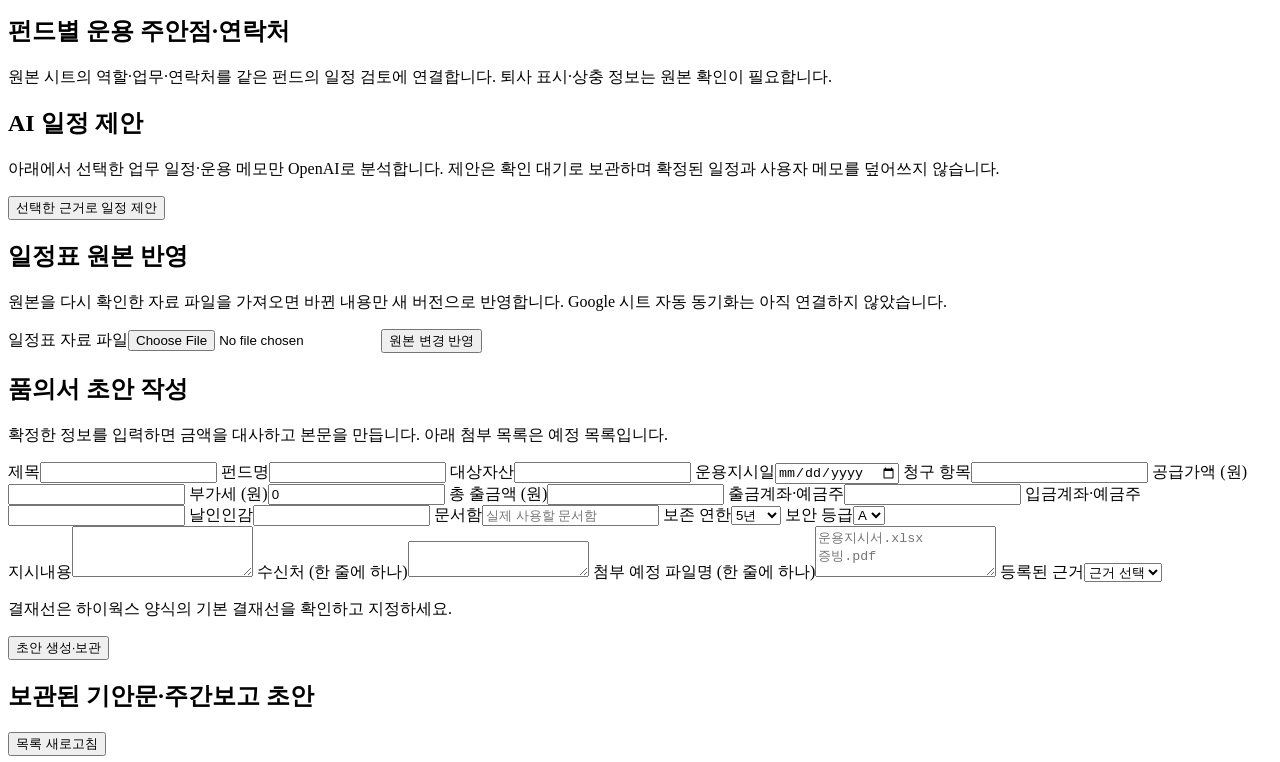
==== commit 5e598315: "docs: distinguish WHX drag installation from folder selection" ====
--- a/ariadne/web/index.html
+++ b/ariadne/web/index.html
@@ -41,7 +41,7 @@
 <label>OpenAI 모델<input name="model" placeholder="예: gpt-5-mini"></label><label>회사 회의 엑셀 양식<input name="report_template" maxlength="2000"></label></div>
 <div class="check-list"><label><input type="checkbox" name="collection_enabled"> 평일 09~18시 정각마다 메일·회의 파일·결재 자료 수집 (Teams는 낮 12시에만)</label><label><input type="checkbox" name="hiworks_enabled"> 하이웍스 문서함·상신·결재 이력 포함</label><label><input type="checkbox" name="weekly_archive_enabled"> 금요일 16시 회의 자료의 파일 버전 목록 보관</label><label><input type="checkbox" name="enabled"> 금요일 16시 15분 보관 DB로 AI 회의 자료 생성</label><label><input type="checkbox" name="auto_send"> 생성한 엑셀을 위 본인 계정으로 자동 발송</label><label><input type="checkbox" name="allow_partial_report"> 화면 수집의 제한·누락을 보고서에 표시하고 생성·발송 허용</label></div>
 <p>Teams는 평일 낮 12시에 하루 한 번 수집합니다. 키보드·마우스 입력을 보내지 않지만 대화와 스크롤이 잠시 바뀔 수 있습니다. Teams를 사용 중이면 생략하며 오후에 자동 재시도하지 않습니다. PC 종료·잠금·로그인 만료·공유 드라이브 연결 끊김은 수집을 제한합니다. 이 설정 저장과 Windows 예약 작업 등록은 별도입니다.</p><button>설정 저장</button><p id="connection-status" role="status"></p></form>
-</section><section><h2>로그인된 하이웍스 브라우저 연결</h2><p>하이웍스를 쓰는 브라우저에 ARIADNE 수집 확장을 한 번 연결합니다. 비밀번호·쿠키를 가져오지 않고 문서함과 열람 화면만 읽습니다.</p><p id="browser-status"></p><button id="browser-pair" class="secondary">브라우저 연결 코드 보기</button><label id="browser-code-label" hidden>확장 설정에 입력할 연결 코드<input id="browser-code" type="password" readonly><button id="browser-code-copy" type="button" class="secondary">연결 코드 복사</button></label><ol><li>Whale 주소창에 whale://extensions를 열고 개발자 모드를 켭니다.</li><li>압축해제된 확장앱 설치에서 browser-extension 폴더를 선택합니다. 파일을 한 개씩 선택하라는 경고가 나오면 확장앱 압축으로 만든 .whx 파일 하나의 설치를 확인합니다. .pem은 업데이트 키이므로 설치할 때 선택하지 않습니다.</li><li>위 버튼으로 연결 코드를 복사합니다.</li><li>Whale의 확장 메뉴에서 ARIADNE 하이웍스 자료 수집을 선택하고 코드 입력 후 연결 저장을 누릅니다.</li></ol><p>코드를 이 채팅에 보내지 마세요. 마지막 응답이 확인되어야 연결된 상태입니다. WaterWall 등 회사 보안 프로그램이 설치를 차단하면 보안 담당자에게 승인된 설치 방법을 확인하세요.</p></section></div>
+</section><section><h2>로그인된 하이웍스 브라우저 연결</h2><p>하이웍스를 쓰는 브라우저에 ARIADNE 수집 확장을 한 번 연결합니다. 비밀번호·쿠키를 가져오지 않고 문서함과 열람 화면만 읽습니다.</p><p id="browser-status"></p><button id="browser-pair" class="secondary">브라우저 연결 코드 보기</button><label id="browser-code-label" hidden>확장 설정에 입력할 연결 코드<input id="browser-code" type="password" readonly><button id="browser-code-copy" type="button" class="secondary">연결 코드 복사</button></label><ol><li>Whale 주소창에 whale://extensions를 열고 개발자 모드를 켭니다.</li><li>압축해제된 확장앱 설치에서 browser-extension 폴더를 선택합니다. 파일을 한 개씩 선택하라는 경고가 나오면 확장앱 압축으로 .whx 파일을 만듭니다. 이 파일은 설치 버튼에서 선택하지 않고, 탐색기에서 확장 관리 페이지의 빈 공간으로 끌어다 놓습니다. .pem은 업데이트 키이므로 설치할 때 선택하지 않습니다.</li><li>위 버튼으로 연결 코드를 복사합니다.</li><li>Whale의 확장 메뉴에서 ARIADNE 하이웍스 자료 수집을 선택하고 코드 입력 후 연결 저장을 누릅니다.</li></ol><p>코드를 이 채팅에 보내지 마세요. 마지막 응답이 확인되어야 연결된 상태입니다. WaterWall 등 회사 보안 프로그램이 설치를 차단하면 보안 담당자에게 승인된 설치 방법을 확인하세요.</p></section></div>
 <div id="sources" class="page-panel" data-page-panel data-page-title="업무 자료">
 <section><h2 tabindex="-1">자료 수집과 보관</h2><p>원본은 그대로 두고 변경 내용을 로컬 DB에 버전으로 보관합니다. 같은 자료를 캘린더·업무·주간회의 자료의 근거로 사용합니다.</p>
 <div class="collector-grid"><article><h3>메일</h3><p>본인 계정의 수신·발신</p><button data-collect="mail">메일 수집</button></article><article><h3>Teams</h3><p>평일 낮 12시 · 지정한 채팅방만 · 사용 중이면 생략</p><button data-collect="teams">대화 수집</button></article><article><h3>회의 자료</h3><p>공유 폴더 원본과 변경 버전</p><button id="sync" data-collect="folder">변경 파일 저장</button></article><article><h3>결재 자료</h3><p>상신 본문과 결재 처리 이력</p><a href="#approvals" class="button-link secondary">수집·검토</a></article></div><button data-collect="collect">메일·파일·결재 자료 수집 (Teams 제외)</button><p id="notice" role="status" aria-live="polite"></p><a href="#settings">수집 계정·예약 연결 설정</a></section>
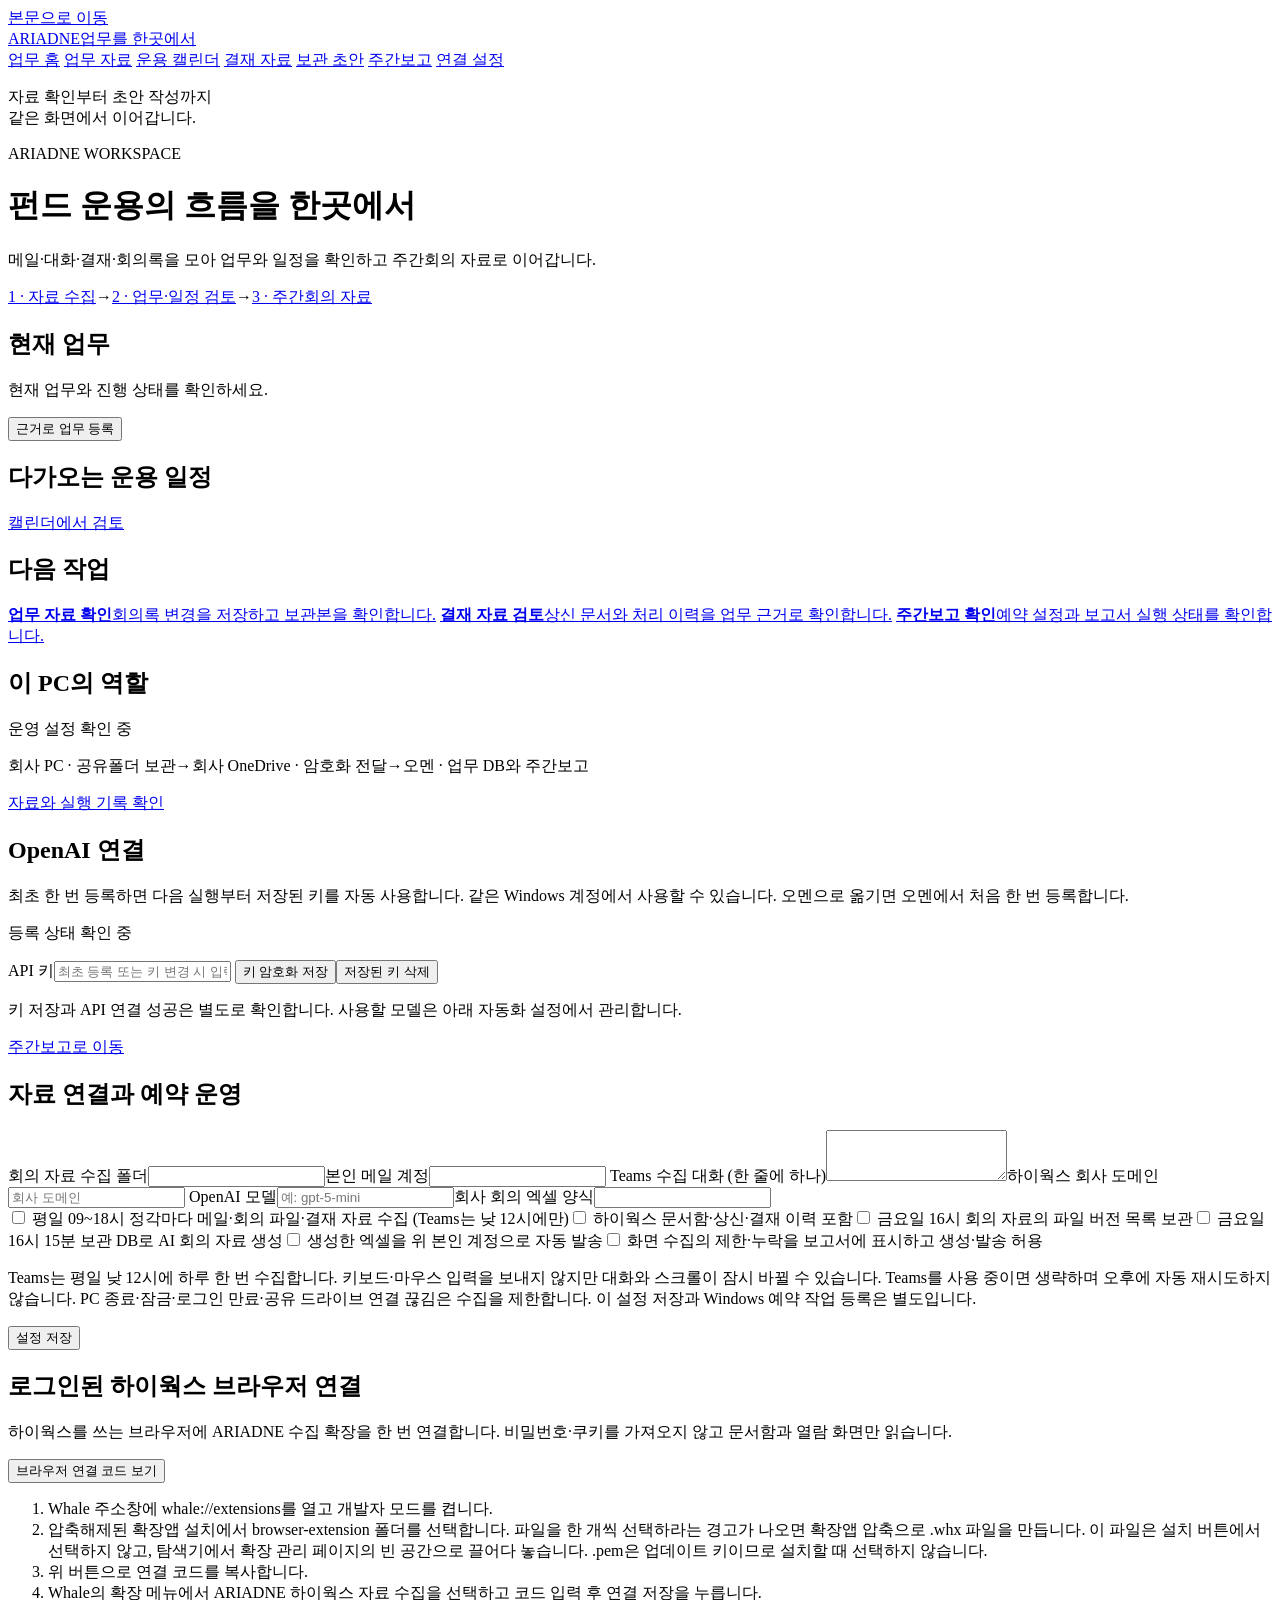
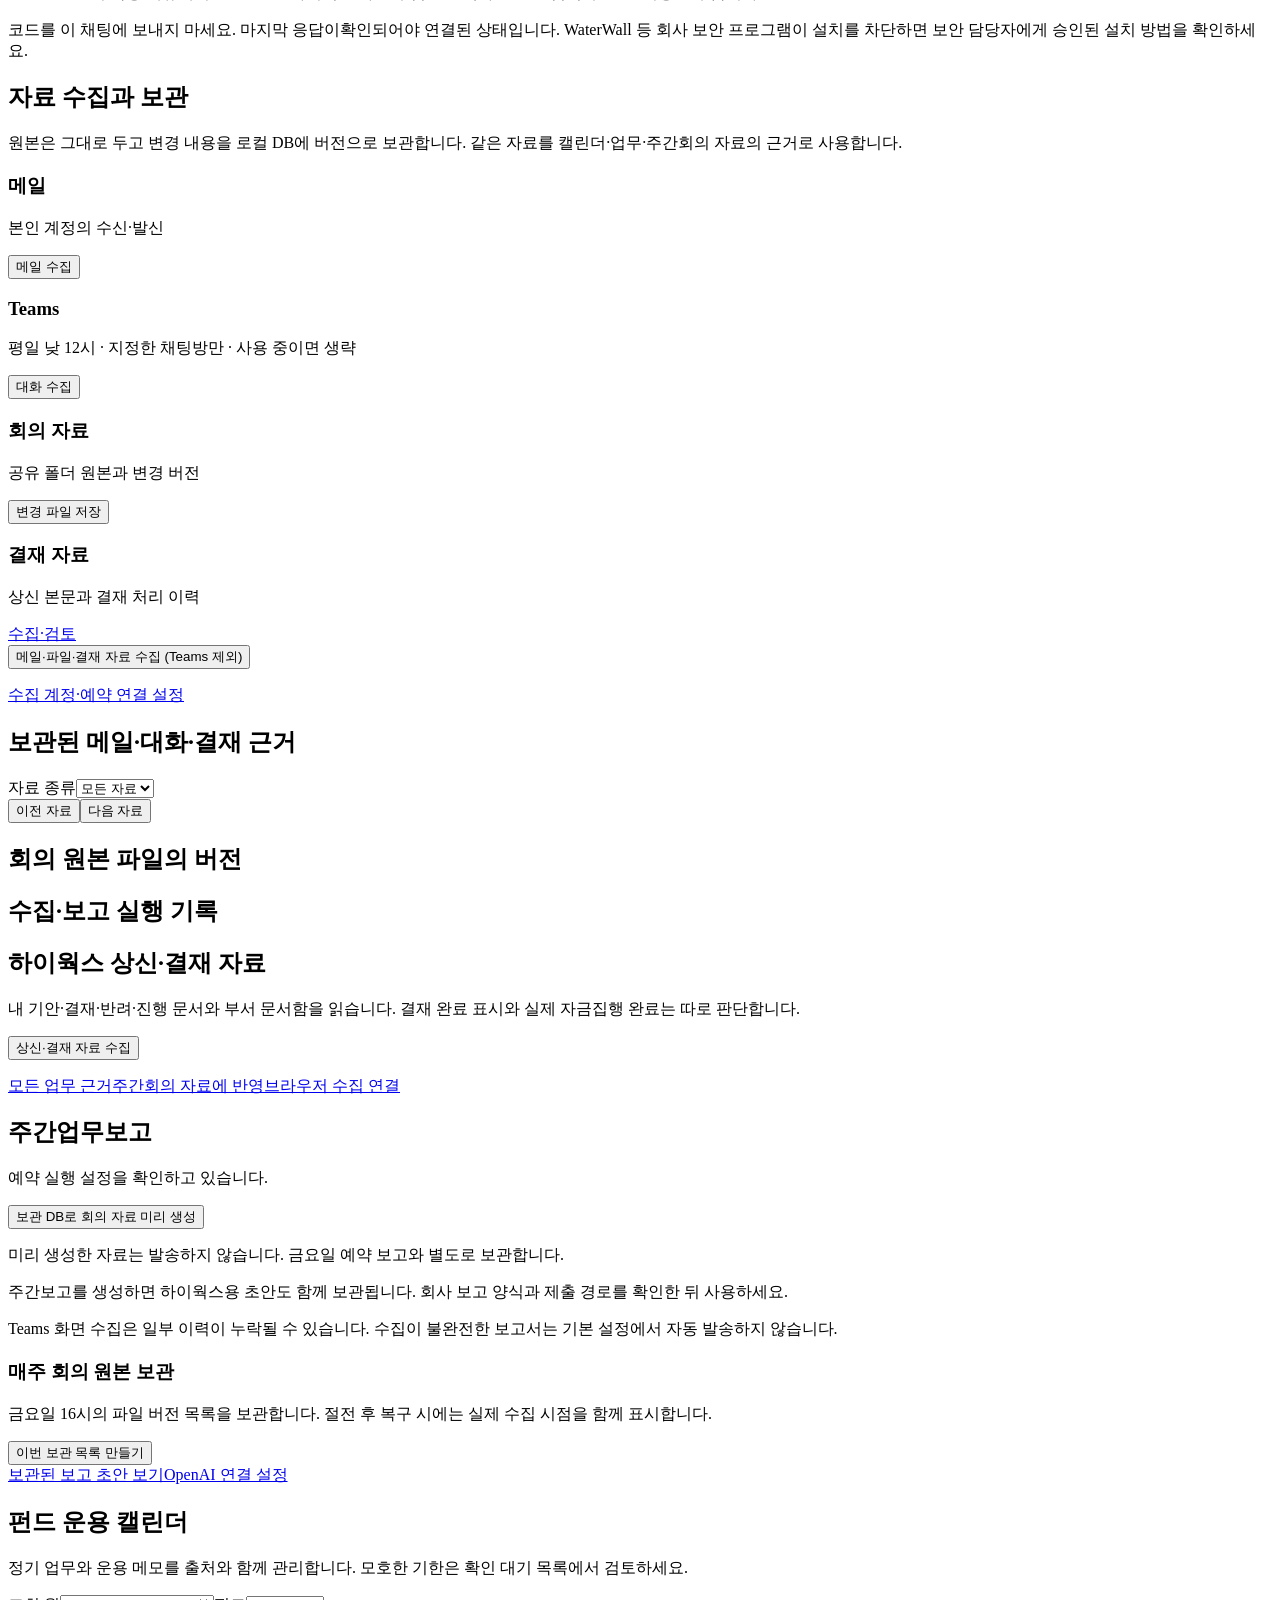
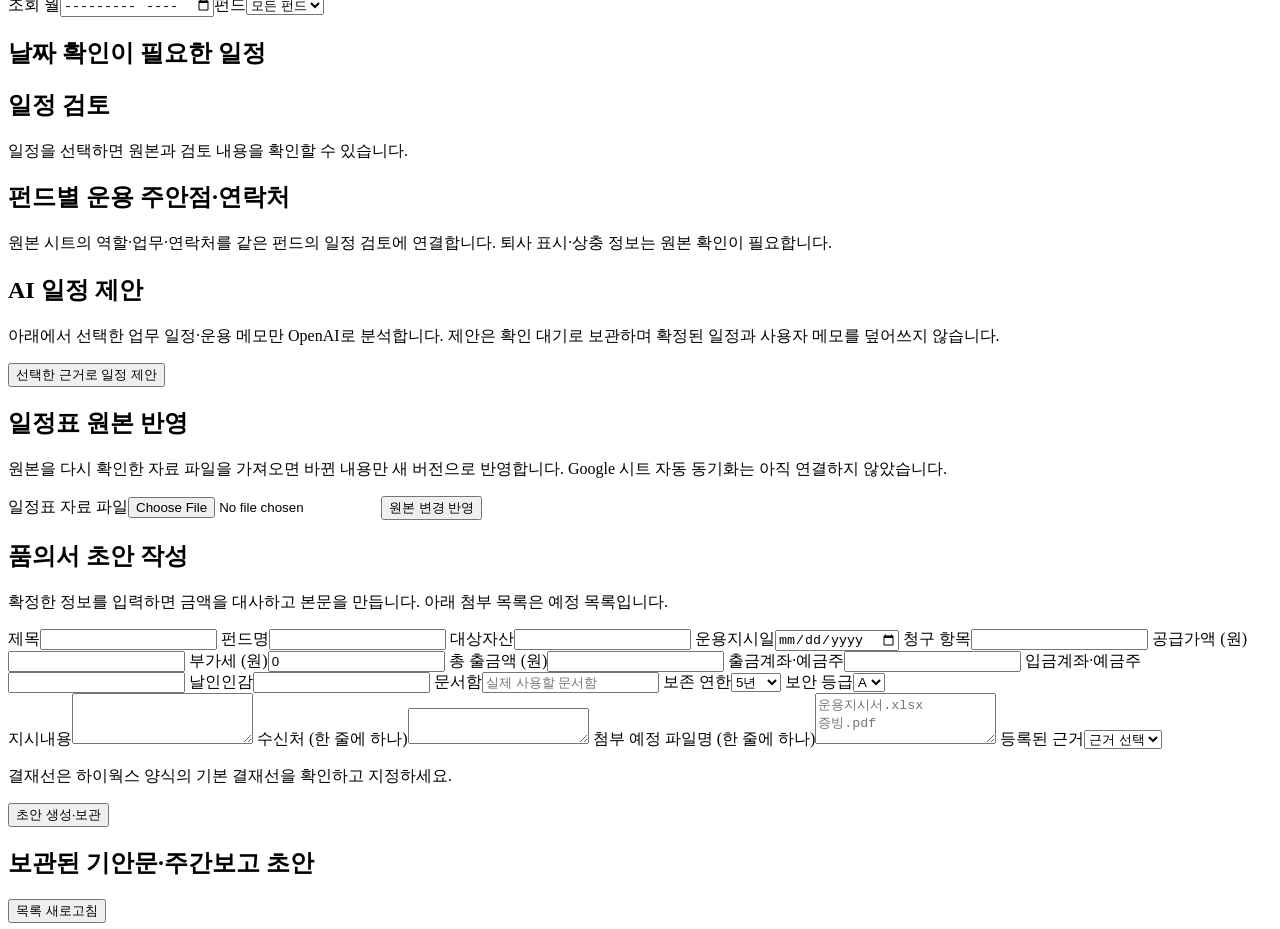
==== commit 04dc507e: "Run ARIADNE on OMEN with encrypted company folder relay" ====
--- a/ariadne/web/index.html
+++ b/ariadne/web/index.html
@@ -29,19 +29,21 @@
 <a href="#weekly"><strong>주간보고 확인</strong><span>예약 설정과 보고서 실행 상태를 확인합니다.</span></a>
 </div></section></div>
 <div id="settings" class="page-panel" data-page-panel data-page-title="연결 설정">
-<section><h2 tabindex="-1">OpenAI 연결</h2><p>최초 한 번 등록하면 다음 실행부터 저장된 키를 자동 사용합니다. 같은 Windows 계정에서 사용할 수 있습니다.</p>
+<section id="device-panel"><h2 tabindex="-1">이 PC의 역할</h2><p id="device-role">운영 설정 확인 중</p><div class="flow-line"><span>회사 PC · 공유폴더 보관</span><span>→</span><span>회사 OneDrive · 암호화 전달</span><span>→</span><span>오멘 · 업무 DB와 주간보고</span></div><p id="handoff-status" role="status"></p><a href="#sources">자료와 실행 기록 확인</a></section>
+<section id="openai-panel"><h2 tabindex="-1">OpenAI 연결</h2><p>최초 한 번 등록하면 다음 실행부터 저장된 키를 자동 사용합니다. 같은 Windows 계정에서 사용할 수 있습니다. 오멘으로 옮기면 오멘에서 처음 한 번 등록합니다.</p>
 <p id="key-status" role="status" aria-live="polite">등록 상태 확인 중</p>
 <form id="key-form"><label for="api-key">API 키</label><input id="api-key" type="password" autocomplete="off" maxlength="512" required placeholder="최초 등록 또는 키 변경 시 입력">
 <button id="key-save" type="submit">키 암호화 저장</button><button id="key-remove" type="button">저장된 키 삭제</button></form>
 <p>키 저장과 API 연결 성공은 별도로 확인합니다. 사용할 모델은 아래 자동화 설정에서 관리합니다.</p>
 <a class="button-link secondary" href="#weekly">주간보고로 이동</a></section>
 <section><h2>자료 연결과 예약 운영</h2><form id="connection-form"><div class="fields">
+<label id="handoff-folder-label" hidden>회사 OneDrive의 로컬 ARIADNE 폴더<input name="handoff_dir" maxlength="2000" placeholder="파일 탐색기에서 연 회사 OneDrive 폴더 경로"></label>
 <label>회의 자료 수집 폴더<input name="folder" maxlength="2000"></label><label>본인 메일 계정<input name="mailbox" type="email"></label>
 <label>Teams 수집 대화 (한 줄에 하나)<textarea name="teams_chats" rows="3"></textarea></label><label>하이웍스 회사 도메인<input name="hiworks_company" placeholder="회사 도메인"></label>
 <label>OpenAI 모델<input name="model" placeholder="예: gpt-5-mini"></label><label>회사 회의 엑셀 양식<input name="report_template" maxlength="2000"></label></div>
 <div class="check-list"><label><input type="checkbox" name="collection_enabled"> 평일 09~18시 정각마다 메일·회의 파일·결재 자료 수집 (Teams는 낮 12시에만)</label><label><input type="checkbox" name="hiworks_enabled"> 하이웍스 문서함·상신·결재 이력 포함</label><label><input type="checkbox" name="weekly_archive_enabled"> 금요일 16시 회의 자료의 파일 버전 목록 보관</label><label><input type="checkbox" name="enabled"> 금요일 16시 15분 보관 DB로 AI 회의 자료 생성</label><label><input type="checkbox" name="auto_send"> 생성한 엑셀을 위 본인 계정으로 자동 발송</label><label><input type="checkbox" name="allow_partial_report"> 화면 수집의 제한·누락을 보고서에 표시하고 생성·발송 허용</label></div>
-<p>Teams는 평일 낮 12시에 하루 한 번 수집합니다. 키보드·마우스 입력을 보내지 않지만 대화와 스크롤이 잠시 바뀔 수 있습니다. Teams를 사용 중이면 생략하며 오후에 자동 재시도하지 않습니다. PC 종료·잠금·로그인 만료·공유 드라이브 연결 끊김은 수집을 제한합니다. 이 설정 저장과 Windows 예약 작업 등록은 별도입니다.</p><button>설정 저장</button><p id="connection-status" role="status"></p></form>
-</section><section><h2>로그인된 하이웍스 브라우저 연결</h2><p>하이웍스를 쓰는 브라우저에 ARIADNE 수집 확장을 한 번 연결합니다. 비밀번호·쿠키를 가져오지 않고 문서함과 열람 화면만 읽습니다.</p><p id="browser-status"></p><button id="browser-pair" class="secondary">브라우저 연결 코드 보기</button><label id="browser-code-label" hidden>확장 설정에 입력할 연결 코드<input id="browser-code" type="password" readonly><button id="browser-code-copy" type="button" class="secondary">연결 코드 복사</button></label><ol><li>Whale 주소창에 whale://extensions를 열고 개발자 모드를 켭니다.</li><li>압축해제된 확장앱 설치에서 browser-extension 폴더를 선택합니다. 파일을 한 개씩 선택하라는 경고가 나오면 확장앱 압축으로 .whx 파일을 만듭니다. 이 파일은 설치 버튼에서 선택하지 않고, 탐색기에서 확장 관리 페이지의 빈 공간으로 끌어다 놓습니다. .pem은 업데이트 키이므로 설치할 때 선택하지 않습니다.</li><li>위 버튼으로 연결 코드를 복사합니다.</li><li>Whale의 확장 메뉴에서 ARIADNE 하이웍스 자료 수집을 선택하고 코드 입력 후 연결 저장을 누릅니다.</li></ol><p>코드를 이 채팅에 보내지 마세요. 마지막 응답이 확인되어야 연결된 상태입니다. WaterWall 등 회사 보안 프로그램이 설치를 차단하면 보안 담당자에게 승인된 설치 방법을 확인하세요.</p></section></div>
+<p>Teams는 평일 낮 12시에 하루 한 번 수집합니다. 키보드·마우스 입력을 보내지 않지만 대화와 스크롤이 잠시 바뀔 수 있습니다. Teams를 사용 중이면 생략하며 오후에 자동 재시도하지 않습니다. PC 종료·잠금·로그인 만료·공유 드라이브 연결 끊김은 수집을 제한합니다. 이 설정 저장과 Windows 예약 작업 등록은 별도입니다.</p><button>설정 저장</button><p id="connection-status" role="status"></p><button id="schedule-register" type="button" class="secondary" hidden>이 PC 예약 등록</button><p id="task-status" role="status"></p></form>
+</section><section id="handoff-pair-panel" hidden><h2>회사 PC와 오멘 자료 연결</h2><p>위 폴더 경로를 저장한 뒤 자료 연결 코드를 등록하세요. OpenAI 키·하이웍스 브라우저 코드와는 별도입니다. 두 PC의 Windows 계정에 각각 암호화 저장합니다.</p><div id="handoff-sender" hidden><button id="handoff-pair" class="secondary">오멘에 입력할 자료 연결 코드 준비</button><label id="handoff-code-label" hidden>자료 연결 코드<input id="handoff-code" type="password" readonly autocomplete="off"><button id="handoff-copy" type="button" class="secondary">자료 연결 코드 복사</button></label></div><form id="handoff-key-form" hidden><label>회사 PC에서 복사한 자료 연결 코드<input id="handoff-key" type="password" required autocomplete="off" maxlength="64"></label><button>자료 연결 저장</button></form><p id="handoff-key-status" role="status"></p><p>연결 코드는 채팅이나 OneDrive 파일에 저장하지 마세요. OneDrive에는 암호화된 회의 자료만 들어갑니다. 금요일 16시 보관본이 아직 도착하지 않으면 오멘이 보고 생성·발송을 기다립니다.</p></section><section id="browser-panel"><h2>로그인된 하이웍스 브라우저 연결</h2><p>하이웍스를 쓰는 브라우저에 ARIADNE 수집 확장을 한 번 연결합니다. 비밀번호·쿠키를 가져오지 않고 문서함과 열람 화면만 읽습니다.</p><p id="browser-status"></p><button id="browser-pair" class="secondary">브라우저 연결 코드 보기</button><label id="browser-code-label" hidden>확장 설정에 입력할 연결 코드<input id="browser-code" type="password" readonly><button id="browser-code-copy" type="button" class="secondary">연결 코드 복사</button></label><ol><li>Whale 주소창에 whale://extensions를 열고 개발자 모드를 켭니다.</li><li>압축해제된 확장앱 설치에서 browser-extension 폴더를 선택합니다. 파일을 한 개씩 선택하라는 경고가 나오면 확장앱 압축으로 .whx 파일을 만듭니다. 이 파일은 설치 버튼에서 선택하지 않고, 탐색기에서 확장 관리 페이지의 빈 공간으로 끌어다 놓습니다. .pem은 업데이트 키이므로 설치할 때 선택하지 않습니다.</li><li>위 버튼으로 연결 코드를 복사합니다.</li><li>Whale의 확장 메뉴에서 ARIADNE 하이웍스 자료 수집을 선택하고 코드 입력 후 연결 저장을 누릅니다.</li></ol><p>코드를 이 채팅에 보내지 마세요. 마지막 응답이확인되어야 연결된 상태입니다. WaterWall 등 회사 보안 프로그램이 설치를 차단하면 보안 담당자에게 승인된 설치 방법을 확인하세요.</p></section></div>
 <div id="sources" class="page-panel" data-page-panel data-page-title="업무 자료">
 <section><h2 tabindex="-1">자료 수집과 보관</h2><p>원본은 그대로 두고 변경 내용을 로컬 DB에 버전으로 보관합니다. 같은 자료를 캘린더·업무·주간회의 자료의 근거로 사용합니다.</p>
 <div class="collector-grid"><article><h3>메일</h3><p>본인 계정의 수신·발신</p><button data-collect="mail">메일 수집</button></article><article><h3>Teams</h3><p>평일 낮 12시 · 지정한 채팅방만 · 사용 중이면 생략</p><button data-collect="teams">대화 수집</button></article><article><h3>회의 자료</h3><p>공유 폴더 원본과 변경 버전</p><button id="sync" data-collect="folder">변경 파일 저장</button></article><article><h3>결재 자료</h3><p>상신 본문과 결재 처리 이력</p><a href="#approvals" class="button-link secondary">수집·검토</a></article></div><button data-collect="collect">메일·파일·결재 자료 수집 (Teams 제외)</button><p id="notice" role="status" aria-live="polite"></p><a href="#settings">수집 계정·예약 연결 설정</a></section>
@@ -88,3 +90,4 @@
 <button id="copy-title">제목 복사</button><button id="copy-body">본문 복사</button><a id="draft-download" download="hiworks-draft.html">HTML 내려받기</a><p id="copy-status" role="status"></p>
 <p>복사한 제목과 본문을 하이웍스에 입력한 뒤 결재선·보안·첨부를 확인하세요. 이 화면에서는 상신하지 않습니다.</p></article></section></div>
 </main><script src="/navigation.js"></script><script src="/automation.js"></script><script src="/hiworks.js"></script><script src="/workspace.js"></script><script src="/calendar.js"></script></body></html>
+
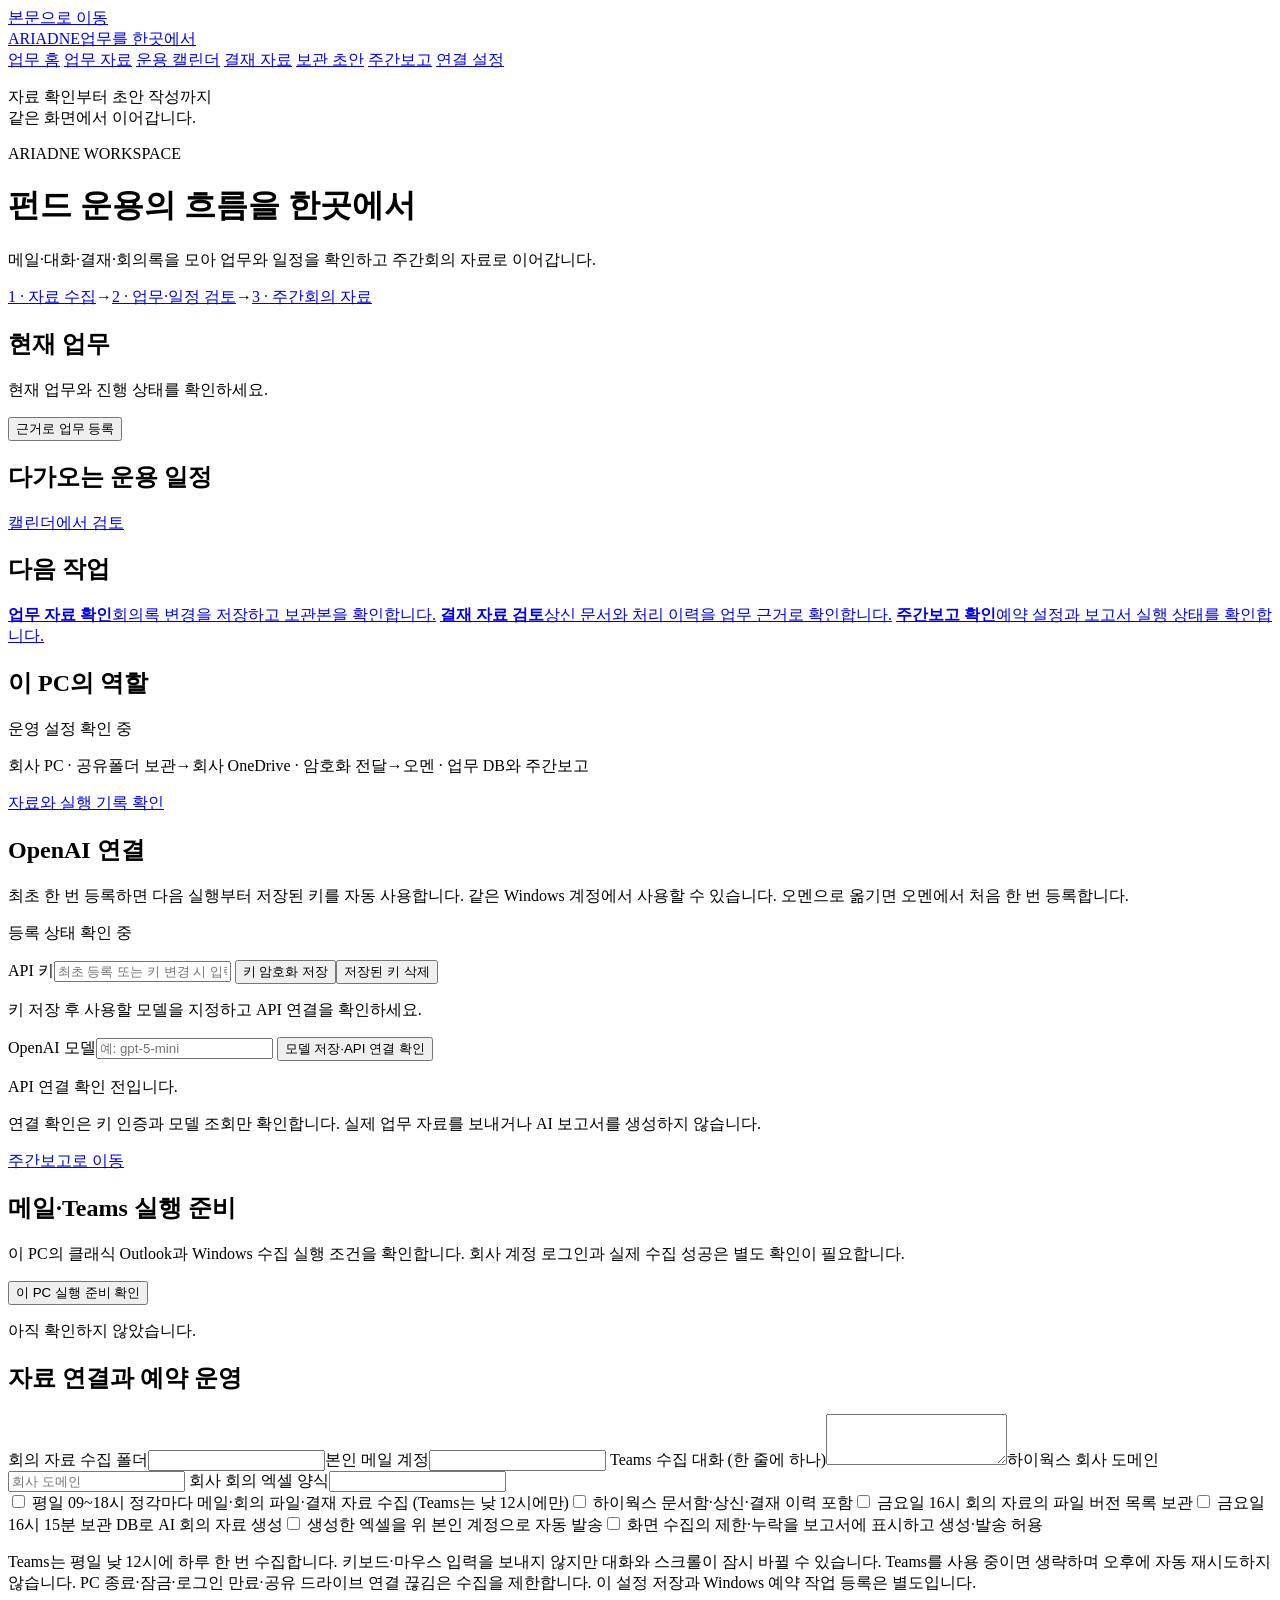
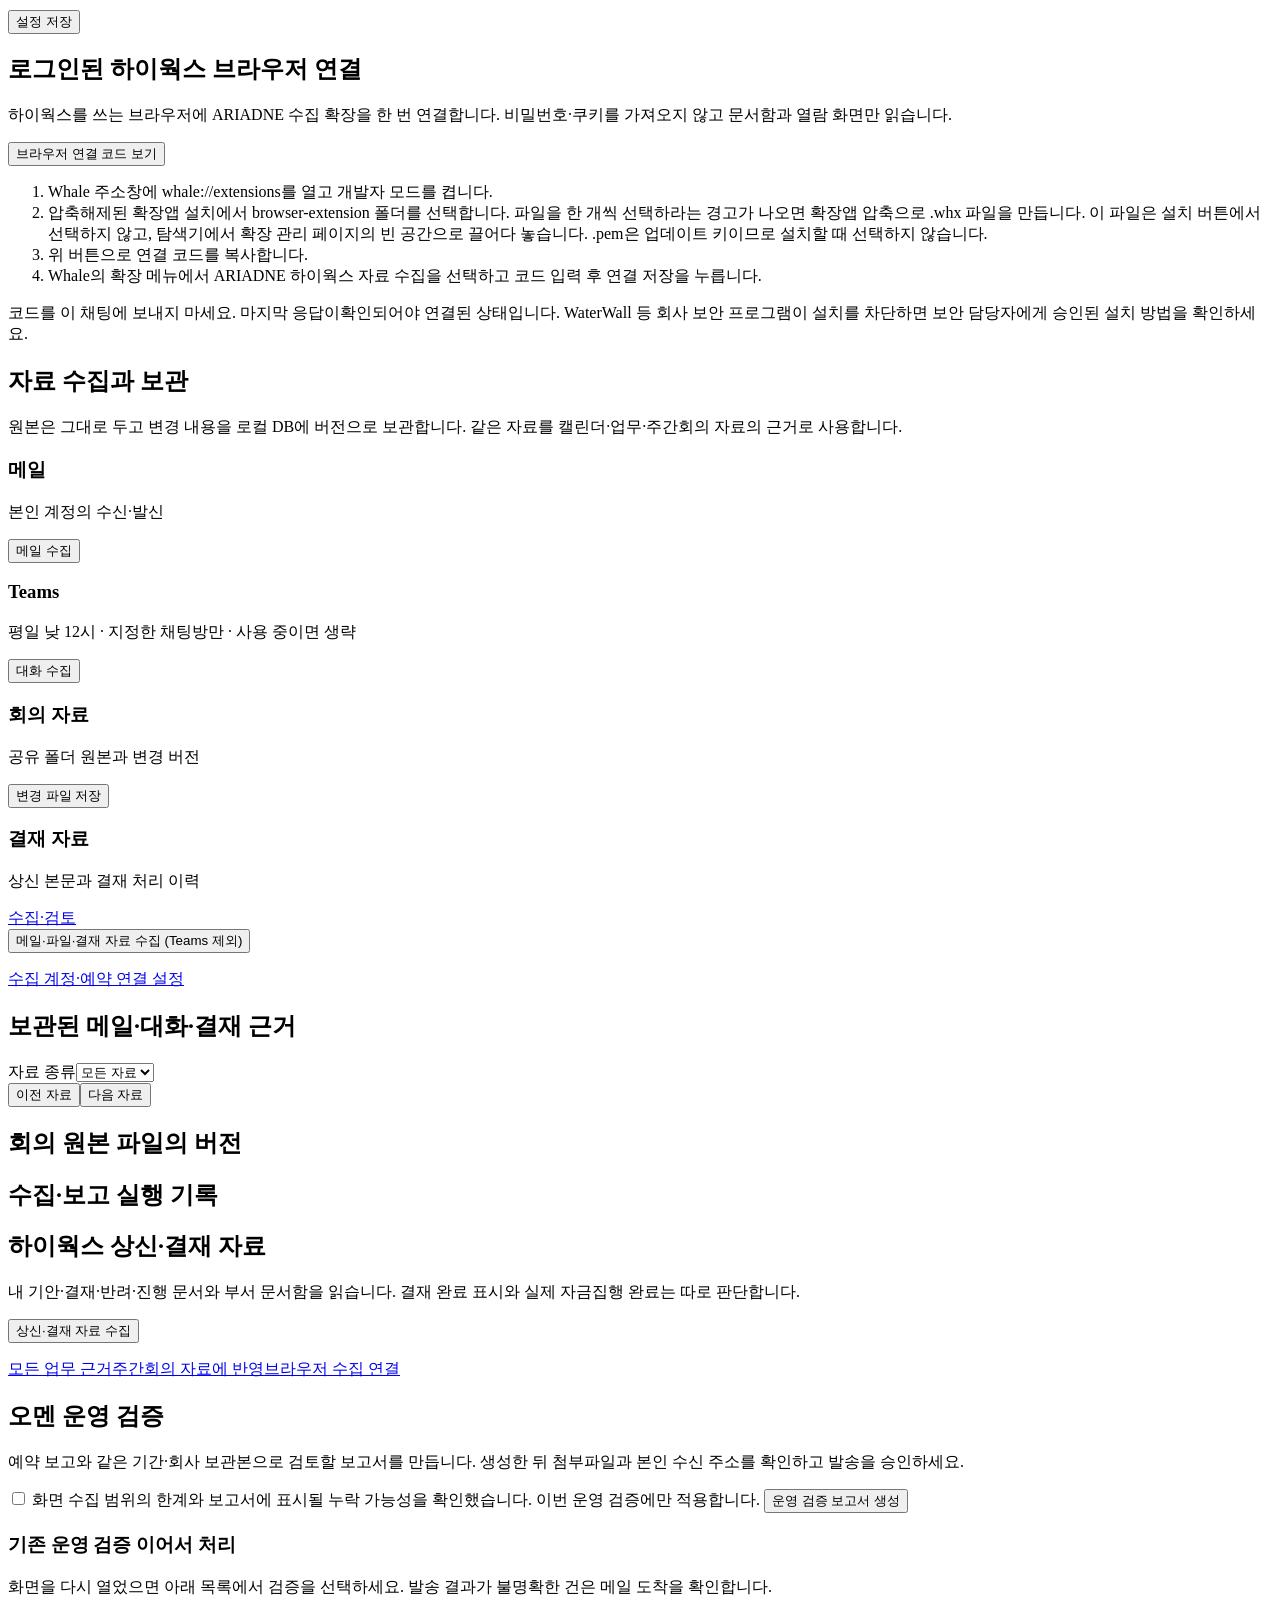
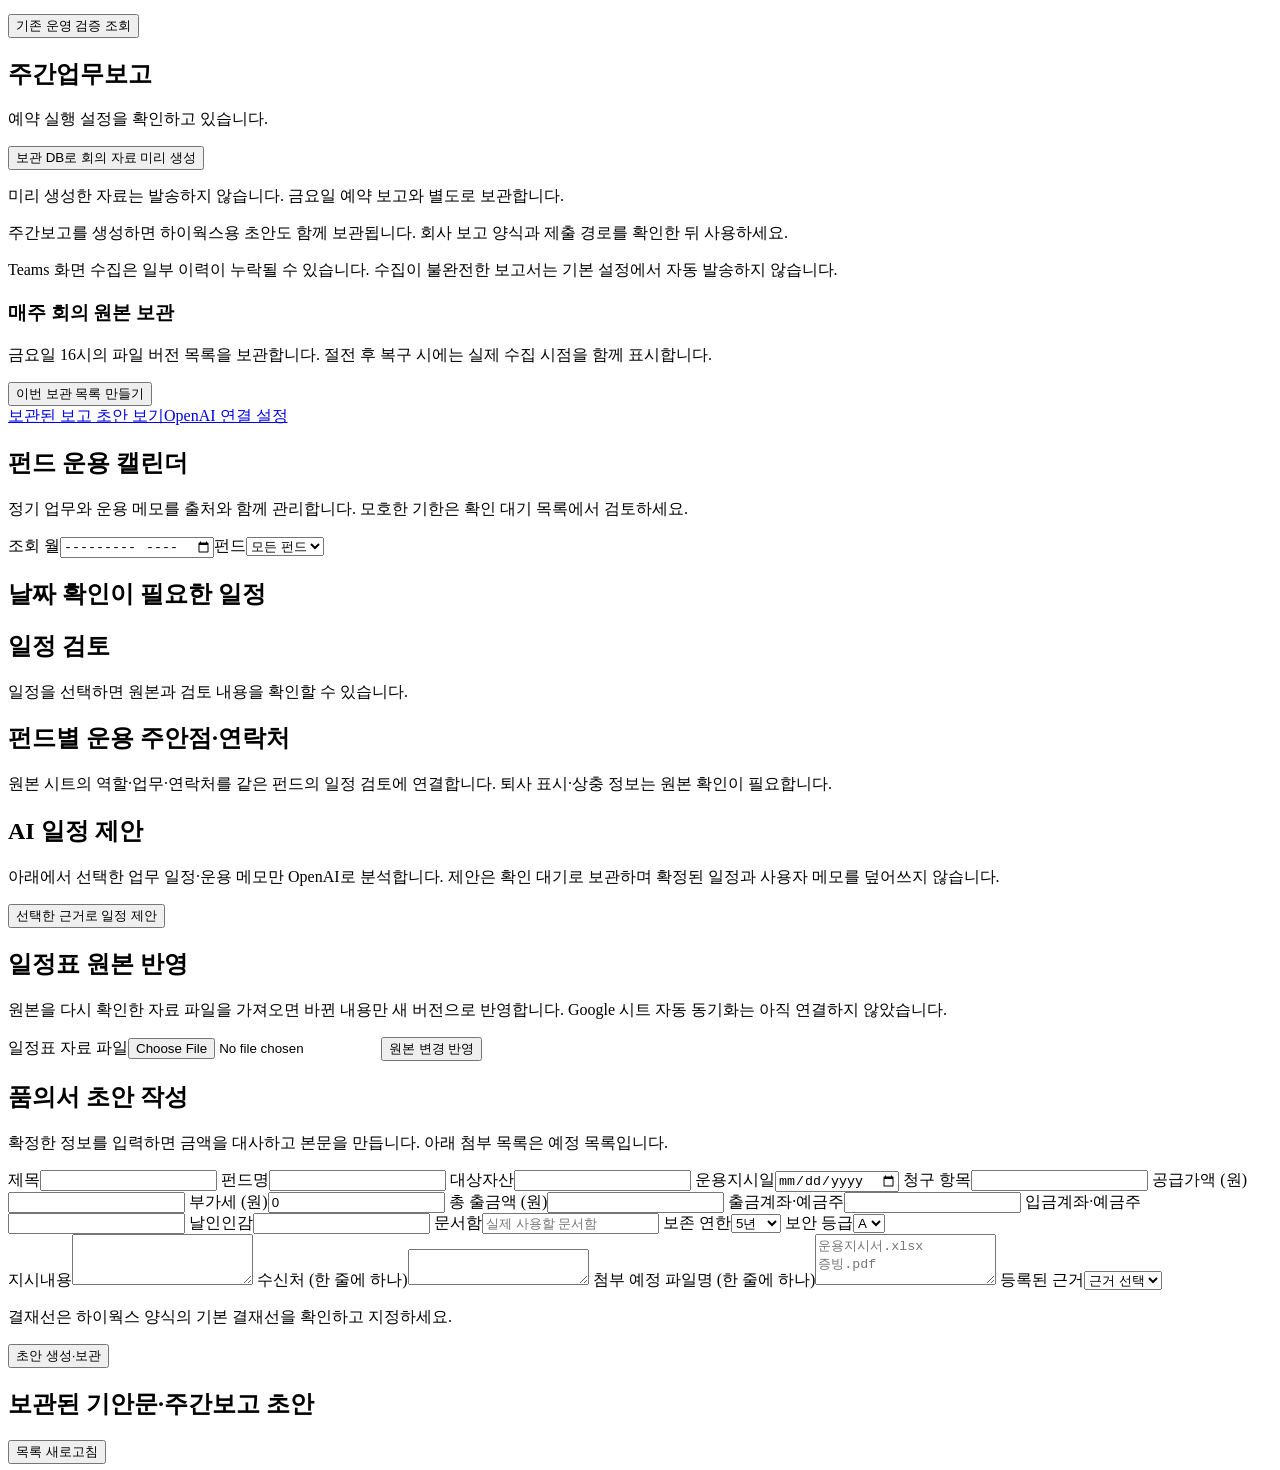
==== commit 0728b543: "Add approved operational reporting and recover Windows integrations" ====
--- a/ariadne/web/index.html
+++ b/ariadne/web/index.html
@@ -34,16 +34,28 @@
 <p id="key-status" role="status" aria-live="polite">등록 상태 확인 중</p>
 <form id="key-form"><label for="api-key">API 키</label><input id="api-key" type="password" autocomplete="off" maxlength="512" required placeholder="최초 등록 또는 키 변경 시 입력">
 <button id="key-save" type="submit">키 암호화 저장</button><button id="key-remove" type="button">저장된 키 삭제</button></form>
-<p>키 저장과 API 연결 성공은 별도로 확인합니다. 사용할 모델은 아래 자동화 설정에서 관리합니다.</p>
+<p>키 저장 후 사용할 모델을 지정하고 API 연결을 확인하세요.</p>
+<label>OpenAI 모델<input id="openai-model" name="model" form="connection-form" maxlength="120" placeholder="예: gpt-5-mini" autocomplete="off"></label>
+<button id="openai-check" type="button" class="secondary">모델 저장·API 연결 확인</button>
+<p id="openai-check-status" role="status" aria-live="polite">API 연결 확인 전입니다.</p>
+<p>연결 확인은 키 인증과 모델 조회만 확인합니다. 실제 업무 자료를 보내거나 AI 보고서를 생성하지 않습니다.</p>
 <a class="button-link secondary" href="#weekly">주간보고로 이동</a></section>
+<section id="native-panel"><h2>메일·Teams 실행 준비</h2>
+<p>이 PC의 클래식 Outlook과 Windows 수집 실행 조건을 확인합니다. 회사 계정 로그인과 실제 수집 성공은 별도 확인이 필요합니다.</p>
+<button id="native-check" type="button" class="secondary">이 PC 실행 준비 확인</button>
+<p id="native-status" role="status" aria-live="polite">아직 확인하지 않았습니다.</p><div id="native-results"></div>
+</section>
 <section><h2>자료 연결과 예약 운영</h2><form id="connection-form"><div class="fields">
 <label id="handoff-folder-label" hidden>회사 OneDrive의 로컬 ARIADNE 폴더<input name="handoff_dir" maxlength="2000" placeholder="파일 탐색기에서 연 회사 OneDrive 폴더 경로"></label>
+<label id="handoff-transport-label" hidden>회사 자료 전달 방식<select name="handoff_transport"><option value="folder">OneDrive 앱의 동기화 폴더</option><option value="web">회사 웹 OneDrive · 앱 설치 없이 전달</option></select></label>
+<label id="handoff-web-label" hidden>회사 ARIADNE 웹 폴더<input name="handoff_web_url" maxlength="2000" placeholder="회사 SharePoint의 ARIADNE 폴더 주소"></label>
+<div id="handoff-web-panel" hidden><p id="handoff-web-help">회사 OneDrive 앱 없이 지정된 웹 폴더에 암호화한 회의 자료를 전달합니다. 연결할 때만 전용 Edge 창이 열리고 예약 전달은 키보드·마우스 입력 없이 실행됩니다. 로그인 만료나 회사 정책 제한은 연결 화면에 표시합니다.</p><button id="handoff-web-connect" type="button" class="secondary">회사 웹 OneDrive 연결 열기</button><p id="handoff-web-status" role="status"></p></div>
 <label>회의 자료 수집 폴더<input name="folder" maxlength="2000"></label><label>본인 메일 계정<input name="mailbox" type="email"></label>
 <label>Teams 수집 대화 (한 줄에 하나)<textarea name="teams_chats" rows="3"></textarea></label><label>하이웍스 회사 도메인<input name="hiworks_company" placeholder="회사 도메인"></label>
-<label>OpenAI 모델<input name="model" placeholder="예: gpt-5-mini"></label><label>회사 회의 엑셀 양식<input name="report_template" maxlength="2000"></label></div>
+<label>회사 회의 엑셀 양식<input name="report_template" maxlength="2000"></label></div>
 <div class="check-list"><label><input type="checkbox" name="collection_enabled"> 평일 09~18시 정각마다 메일·회의 파일·결재 자료 수집 (Teams는 낮 12시에만)</label><label><input type="checkbox" name="hiworks_enabled"> 하이웍스 문서함·상신·결재 이력 포함</label><label><input type="checkbox" name="weekly_archive_enabled"> 금요일 16시 회의 자료의 파일 버전 목록 보관</label><label><input type="checkbox" name="enabled"> 금요일 16시 15분 보관 DB로 AI 회의 자료 생성</label><label><input type="checkbox" name="auto_send"> 생성한 엑셀을 위 본인 계정으로 자동 발송</label><label><input type="checkbox" name="allow_partial_report"> 화면 수집의 제한·누락을 보고서에 표시하고 생성·발송 허용</label></div>
 <p>Teams는 평일 낮 12시에 하루 한 번 수집합니다. 키보드·마우스 입력을 보내지 않지만 대화와 스크롤이 잠시 바뀔 수 있습니다. Teams를 사용 중이면 생략하며 오후에 자동 재시도하지 않습니다. PC 종료·잠금·로그인 만료·공유 드라이브 연결 끊김은 수집을 제한합니다. 이 설정 저장과 Windows 예약 작업 등록은 별도입니다.</p><button>설정 저장</button><p id="connection-status" role="status"></p><button id="schedule-register" type="button" class="secondary" hidden>이 PC 예약 등록</button><p id="task-status" role="status"></p></form>
-</section><section id="handoff-pair-panel" hidden><h2>회사 PC와 오멘 자료 연결</h2><p>위 폴더 경로를 저장한 뒤 자료 연결 코드를 등록하세요. OpenAI 키·하이웍스 브라우저 코드와는 별도입니다. 두 PC의 Windows 계정에 각각 암호화 저장합니다.</p><div id="handoff-sender" hidden><button id="handoff-pair" class="secondary">오멘에 입력할 자료 연결 코드 준비</button><label id="handoff-code-label" hidden>자료 연결 코드<input id="handoff-code" type="password" readonly autocomplete="off"><button id="handoff-copy" type="button" class="secondary">자료 연결 코드 복사</button></label></div><form id="handoff-key-form" hidden><label>회사 PC에서 복사한 자료 연결 코드<input id="handoff-key" type="password" required autocomplete="off" maxlength="64"></label><button>자료 연결 저장</button></form><p id="handoff-key-status" role="status"></p><p>연결 코드는 채팅이나 OneDrive 파일에 저장하지 마세요. OneDrive에는 암호화된 회의 자료만 들어갑니다. 금요일 16시 보관본이 아직 도착하지 않으면 오멘이 보고 생성·발송을 기다립니다.</p></section><section id="browser-panel"><h2>로그인된 하이웍스 브라우저 연결</h2><p>하이웍스를 쓰는 브라우저에 ARIADNE 수집 확장을 한 번 연결합니다. 비밀번호·쿠키를 가져오지 않고 문서함과 열람 화면만 읽습니다.</p><p id="browser-status"></p><button id="browser-pair" class="secondary">브라우저 연결 코드 보기</button><label id="browser-code-label" hidden>확장 설정에 입력할 연결 코드<input id="browser-code" type="password" readonly><button id="browser-code-copy" type="button" class="secondary">연결 코드 복사</button></label><ol><li>Whale 주소창에 whale://extensions를 열고 개발자 모드를 켭니다.</li><li>압축해제된 확장앱 설치에서 browser-extension 폴더를 선택합니다. 파일을 한 개씩 선택하라는 경고가 나오면 확장앱 압축으로 .whx 파일을 만듭니다. 이 파일은 설치 버튼에서 선택하지 않고, 탐색기에서 확장 관리 페이지의 빈 공간으로 끌어다 놓습니다. .pem은 업데이트 키이므로 설치할 때 선택하지 않습니다.</li><li>위 버튼으로 연결 코드를 복사합니다.</li><li>Whale의 확장 메뉴에서 ARIADNE 하이웍스 자료 수집을 선택하고 코드 입력 후 연결 저장을 누릅니다.</li></ol><p>코드를 이 채팅에 보내지 마세요. 마지막 응답이확인되어야 연결된 상태입니다. WaterWall 등 회사 보안 프로그램이 설치를 차단하면 보안 담당자에게 승인된 설치 방법을 확인하세요.</p></section></div>
+</section><section id="handoff-pair-panel" hidden><h2>회사 PC와 오멘 자료 연결</h2><p>위 웹 연결 또는 동기화 폴더를 저장한 뒤 자료 연결 코드를 등록하세요. OpenAI 키·하이웍스 브라우저 코드와는 별도입니다. 두 PC의 Windows 계정에 각각 암호화 저장합니다.</p><div id="handoff-sender" hidden><button id="handoff-pair" class="secondary">오멘에 입력할 자료 연결 코드 준비</button><label id="handoff-code-label" hidden>자료 연결 코드<input id="handoff-code" type="password" readonly autocomplete="off"><button id="handoff-copy" type="button" class="secondary">자료 연결 코드 복사</button></label></div><form id="handoff-key-form" hidden><label>회사 PC에서 복사한 자료 연결 코드<input id="handoff-key" type="password" required autocomplete="off" maxlength="64"></label><button>자료 연결 저장</button></form><p id="handoff-key-status" role="status"></p><p>연결 코드는 채팅이나 OneDrive 파일에 저장하지 마세요. OneDrive에는 암호화된 회의 자료만 들어갑니다. 금요일 16시 보관본이 아직 도착하지 않으면 오멘이 보고 생성·발송을 기다립니다.</p></section><section id="browser-panel"><h2>로그인된 하이웍스 브라우저 연결</h2><p>하이웍스를 쓰는 브라우저에 ARIADNE 수집 확장을 한 번 연결합니다. 비밀번호·쿠키를 가져오지 않고 문서함과 열람 화면만 읽습니다.</p><p id="browser-status"></p><button id="browser-pair" class="secondary">브라우저 연결 코드 보기</button><label id="browser-code-label" hidden>확장 설정에 입력할 연결 코드<input id="browser-code" type="password" readonly><button id="browser-code-copy" type="button" class="secondary">연결 코드 복사</button></label><ol><li>Whale 주소창에 whale://extensions를 열고 개발자 모드를 켭니다.</li><li>압축해제된 확장앱 설치에서 browser-extension 폴더를 선택합니다. 파일을 한 개씩 선택하라는 경고가 나오면 확장앱 압축으로 .whx 파일을 만듭니다. 이 파일은 설치 버튼에서 선택하지 않고, 탐색기에서 확장 관리 페이지의 빈 공간으로 끌어다 놓습니다. .pem은 업데이트 키이므로 설치할 때 선택하지 않습니다.</li><li>위 버튼으로 연결 코드를 복사합니다.</li><li>Whale의 확장 메뉴에서 ARIADNE 하이웍스 자료 수집을 선택하고 코드 입력 후 연결 저장을 누릅니다.</li></ol><p>코드를 이 채팅에 보내지 마세요. 마지막 응답이확인되어야 연결된 상태입니다. WaterWall 등 회사 보안 프로그램이 설치를 차단하면 보안 담당자에게 승인된 설치 방법을 확인하세요.</p></section></div>
 <div id="sources" class="page-panel" data-page-panel data-page-title="업무 자료">
 <section><h2 tabindex="-1">자료 수집과 보관</h2><p>원본은 그대로 두고 변경 내용을 로컬 DB에 버전으로 보관합니다. 같은 자료를 캘린더·업무·주간회의 자료의 근거로 사용합니다.</p>
 <div class="collector-grid"><article><h3>메일</h3><p>본인 계정의 수신·발신</p><button data-collect="mail">메일 수집</button></article><article><h3>Teams</h3><p>평일 낮 12시 · 지정한 채팅방만 · 사용 중이면 생략</p><button data-collect="teams">대화 수집</button></article><article><h3>회의 자료</h3><p>공유 폴더 원본과 변경 버전</p><button id="sync" data-collect="folder">변경 파일 저장</button></article><article><h3>결재 자료</h3><p>상신 본문과 결재 처리 이력</p><a href="#approvals" class="button-link secondary">수집·검토</a></article></div><button data-collect="collect">메일·파일·결재 자료 수집 (Teams 제외)</button><p id="notice" role="status" aria-live="polite"></p><a href="#settings">수집 계정·예약 연결 설정</a></section>
@@ -51,6 +63,16 @@
 <section><h2>회의 원본 파일의 버전</h2><div id="versions"></div></section><section><h2>수집·보고 실행 기록</h2><div id="jobs"></div></section></div>
 <div id="approvals" class="page-panel" data-page-panel data-page-title="결재 자료"><section><h2 tabindex="-1">하이웍스 상신·결재 자료</h2><p>내 기안·결재·반려·진행 문서와 부서 문서함을 읽습니다. 결재 완료 표시와 실제 자금집행 완료는 따로 판단합니다.</p><button data-collect="hiworks">상신·결재 자료 수집</button><p id="approval-status" role="status"></p><div id="approval-records"></div><article id="approval-detail" hidden></article><div class="page-actions"><a href="#sources">모든 업무 근거</a><a href="#weekly">주간회의 자료에 반영</a><a href="#settings">브라우저 수집 연결</a></div></section></div>
 <div id="weekly" class="page-panel" data-page-panel data-page-title="주간보고">
+<section id="validation-panel"><h2 tabindex="-1">오멘 운영 검증</h2>
+<p>예약 보고와 같은 기간·회사 보관본으로 검토할 보고서를 만듭니다. 생성한 뒤 첨부파일과 본인 수신 주소를 확인하고 발송을 승인하세요.</p>
+<label><input id="validation-scope" type="checkbox"> 화면 수집 범위의 한계와 보고서에 표시될 누락 가능성을 확인했습니다. 이번 운영 검증에만 적용합니다.</label>
+<button id="validation-prepare" type="button">운영 검증 보고서 생성</button><p id="validation-status" role="status" aria-live="polite"></p>
+<h3>기존 운영 검증 이어서 처리</h3><p>화면을 다시 열었으면 아래 목록에서 검증을 선택하세요. 발송 결과가 불명확한 건은 메일 도착을 확인합니다.</p><button id="validation-refresh" type="button" class="secondary">기존 운영 검증 조회</button><div id="validation-runs"></div>
+<article id="validation-result" hidden><div id="validation-summary"></div><div id="validation-warnings"></div><div id="validation-limitations"></div>
+<a id="validation-download" class="button-link secondary" hidden>검토할 엑셀 내려받기</a>
+<label id="validation-approval-label" hidden><input id="validation-approval" type="checkbox"><span id="validation-approval-text"></span></label>
+<div class="page-actions"><button id="validation-send" type="button" disabled>검토한 보고서 본인 발송</button><button id="validation-delivery" type="button" class="secondary" disabled>메일 도착 확인</button></div>
+</article></section>
 <section><h2 tabindex="-1">주간업무보고</h2><p id="schedule">예약 실행 설정을 확인하고 있습니다.</p>
 <button data-collect="weekly">보관 DB로 회의 자료 미리 생성</button><p>미리 생성한 자료는 발송하지 않습니다. 금요일 예약 보고와 별도로 보관합니다.</p><p>주간보고를 생성하면 하이웍스용 초안도 함께 보관됩니다. 회사 보고 양식과 제출 경로를 확인한 뒤 사용하세요.</p>
 <p>Teams 화면 수집은 일부 이력이 누락될 수 있습니다. 수집이 불완전한 보고서는 기본 설정에서 자동 발송하지 않습니다.</p><div id="runs"></div><h3>매주 회의 원본 보관</h3><p>금요일 16시의 파일 버전 목록을 보관합니다. 절전 후 복구 시에는 실제 수집 시점을 함께 표시합니다.</p><button data-collect="archive" class="secondary">이번 보관 목록 만들기</button><div id="archive-runs"></div>
@@ -90,4 +112,3 @@
 <button id="copy-title">제목 복사</button><button id="copy-body">본문 복사</button><a id="draft-download" download="hiworks-draft.html">HTML 내려받기</a><p id="copy-status" role="status"></p>
 <p>복사한 제목과 본문을 하이웍스에 입력한 뒤 결재선·보안·첨부를 확인하세요. 이 화면에서는 상신하지 않습니다.</p></article></section></div>
 </main><script src="/navigation.js"></script><script src="/automation.js"></script><script src="/hiworks.js"></script><script src="/workspace.js"></script><script src="/calendar.js"></script></body></html>
-
